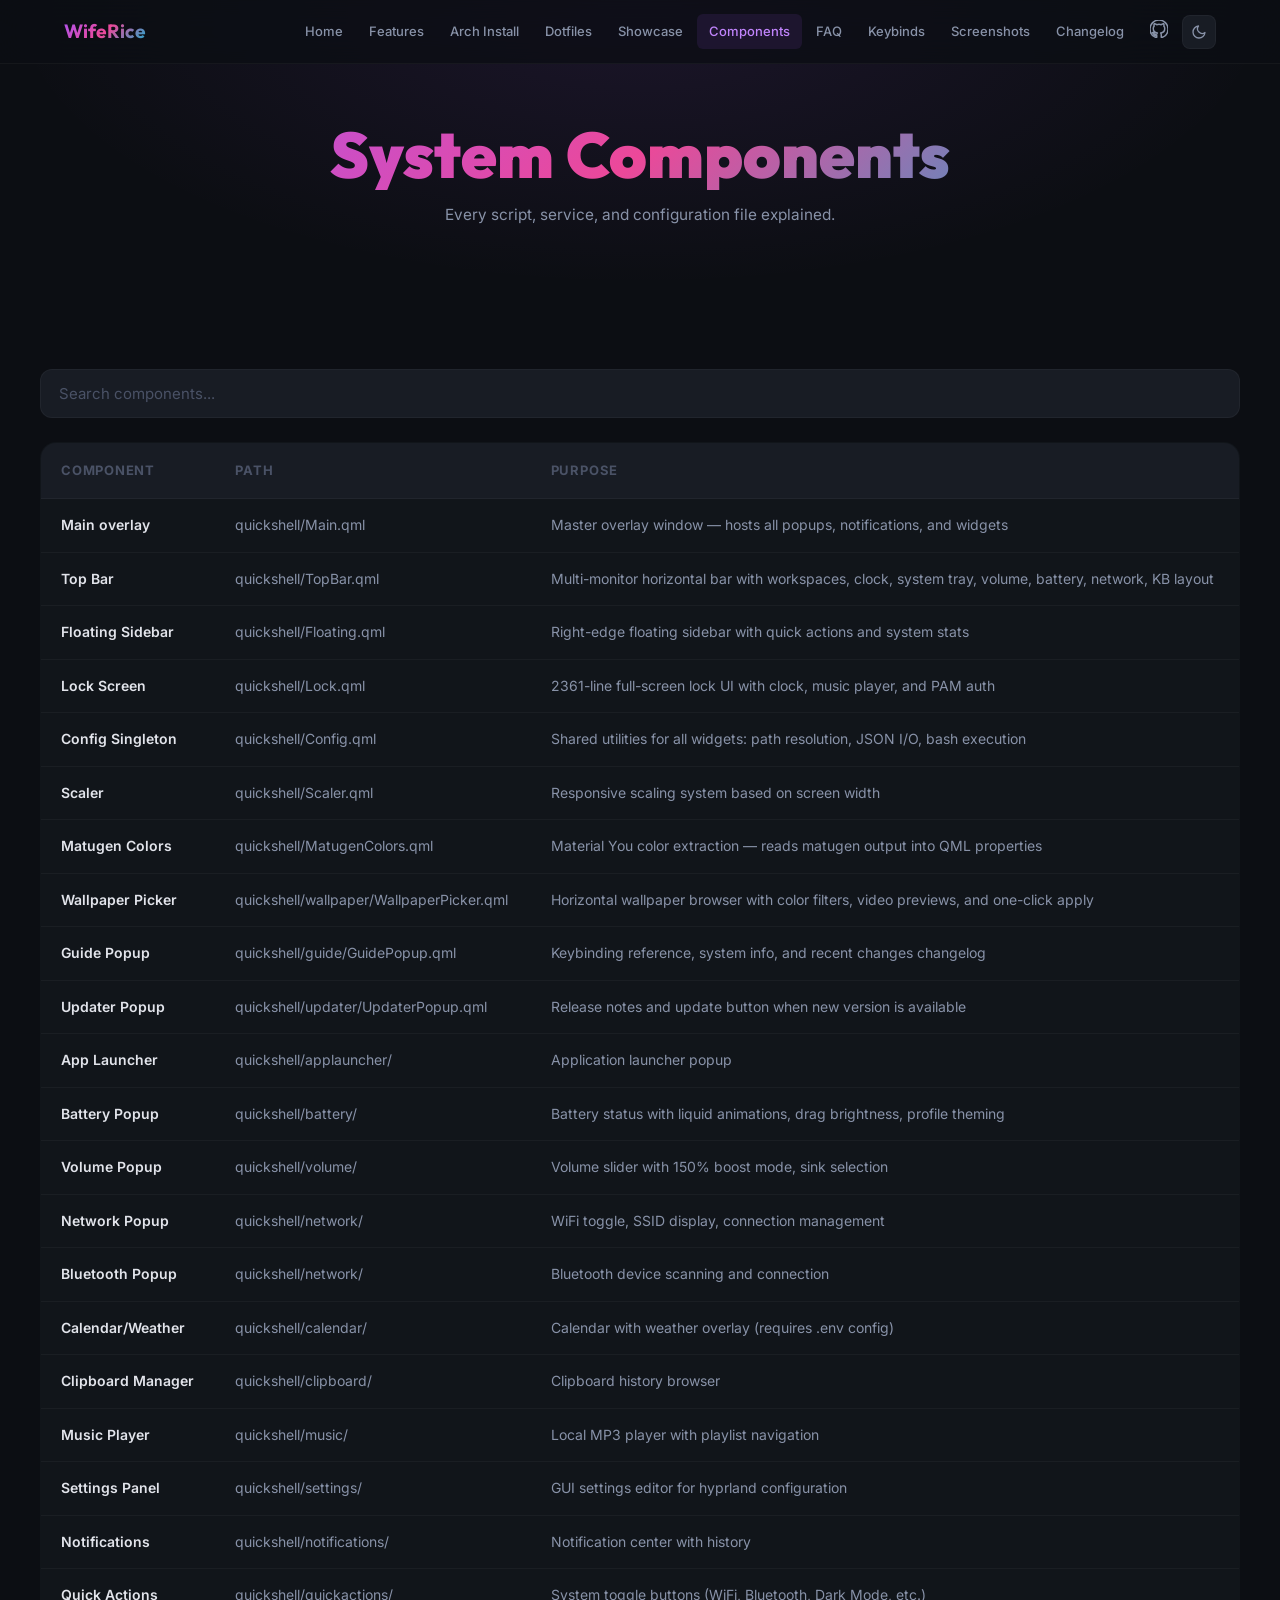
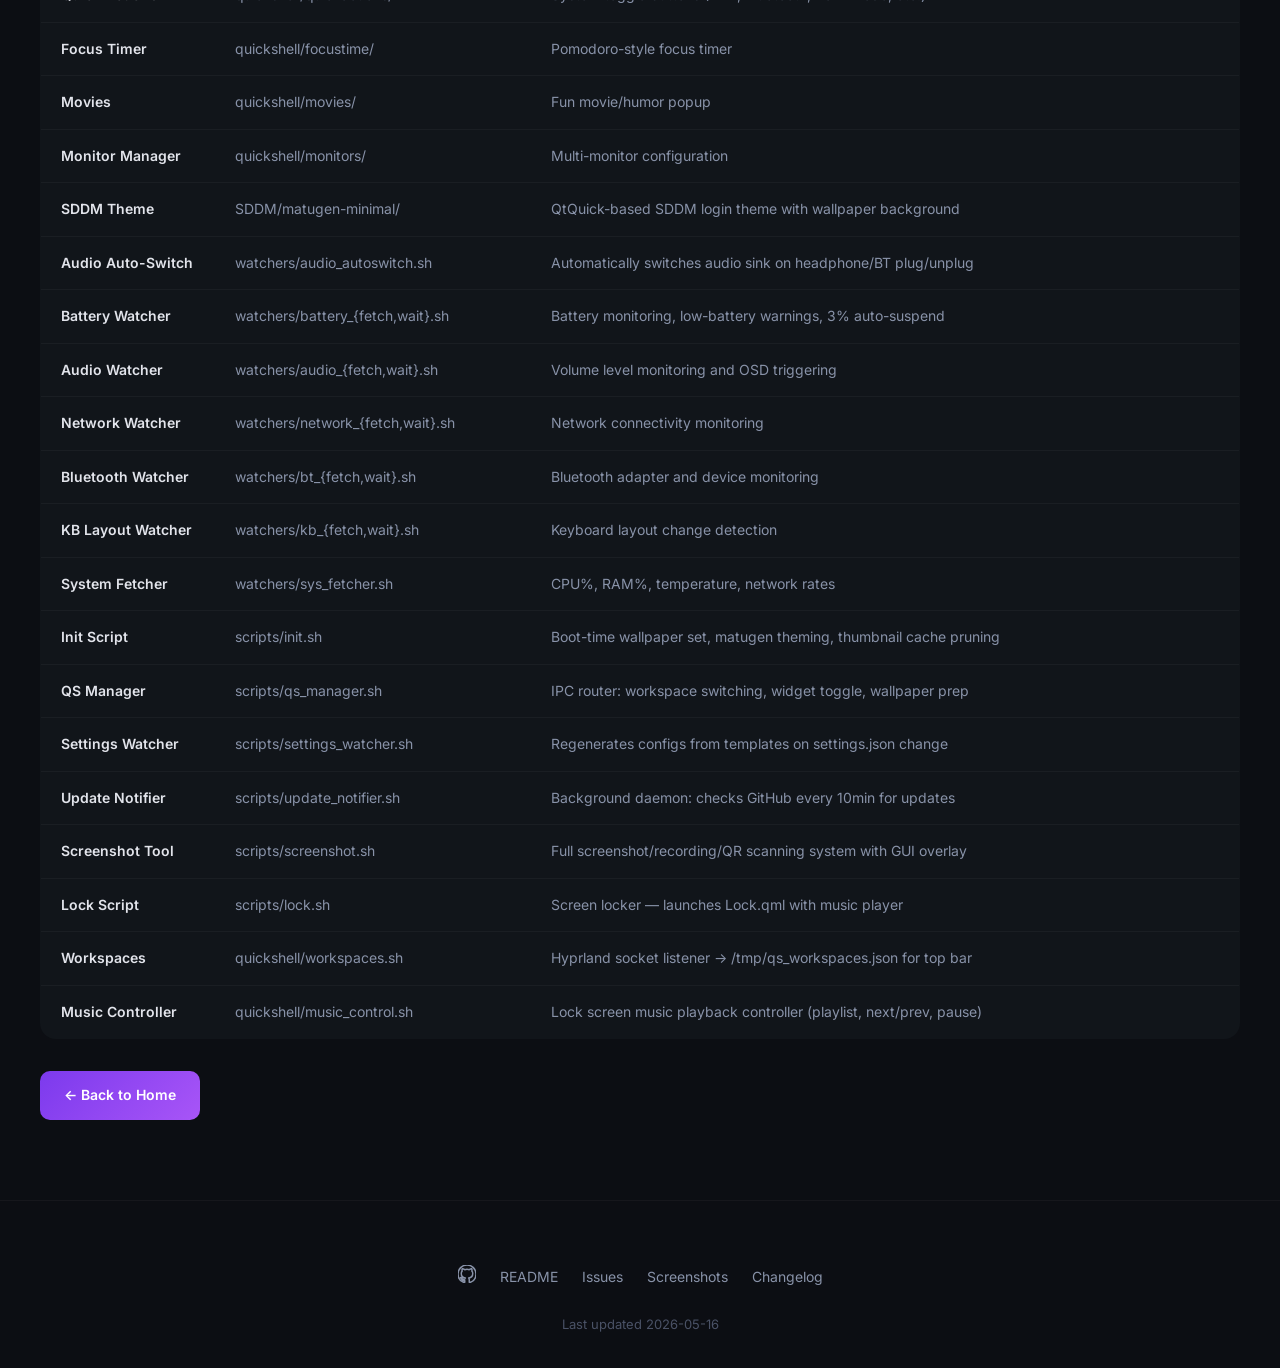
==== components.html @ be104da2 "Initial commit: WifeRice website with all pages, features, and interactive elements" ====
<!DOCTYPE html>
<html lang="en">
<head>
  <meta charset="UTF-8">
  <meta name="viewport" content="width=device-width, initial-scale=1.0, maximum-scale=1.0, user-scalable=no">
  <title>System Components — WifeRice</title>
  <link rel="icon" type="image/svg+xml" href="data:image/svg+xml,%3Csvg xmlns='http://www.w3.org/2000/svg' viewBox='0 0 32 32'%3E%3Cdefs%3E%3ClinearGradient id='g' x1='0%25' y1='0%25' x2='100%25' y2='100%25'%3E%3Cstop offset='0%25' stop-color='%23a855f7'/%3E%3Cstop offset='100%25' stop-color='%2306b6d4'/%3E%3C/linearGradient%3E%3C/defs%3E%3Crect width='32' height='32' rx='8' fill='%2311151a'/%3E%3Ctext x='16' y='23' font-family='sans-serif' font-size='20' font-weight='bold' fill='url(%23g)' text-anchor='middle'%3EW%3C/text%3E%3C/svg%3E">
  <meta name="description" content="WifeRice system components — every script, service, and configuration file explained.">
  <meta property="og:type" content="website">
  <meta property="og:url" content="https://github.com/eprahemi/WifeRice">
  <meta property="og:title" content="System Components — WifeRice">
  <meta name="twitter:card" content="summary_large_image">
  <meta name="twitter:title" content="System Components — WifeRice">
  <link rel="preconnect" href="https://fonts.googleapis.com">
  <link rel="preconnect" href="https://fonts.gstatic.com" crossorigin>
  <link href="https://fonts.googleapis.com/css2?family=Inter:wght@300;400;500;600;700;800;900&family=Outfit:wght@200;300;400;600;700;900&family=JetBrains+Mono:wght@400;500;700&display=swap" rel="stylesheet">
  <link rel="stylesheet" href="style.css">
  <style>
    .table-wrap { overflow-x:auto; -webkit-overflow-scrolling:touch; }
    .table-wrap table { min-width:640px; }
  </style>
</head>
<body>

<div id="scroll-progress"></div>

<nav>
  <div class="nav-inner">
    <a href="home.html" class="nav-logo">WifeRice</a>
    <div class="nav-links">
      <a href="home.html">Home</a>
      <a href="features.html">Features</a>
      <a href="install-arch.html">Arch Install</a>
      <a href="install-dots.html">Dotfiles</a>
      <a href="showcase.html">Showcase</a>
      <a href="components.html" class="active">Components</a>
      <a href="faq.html">FAQ</a>
      <a href="keybinds.html">Keybinds</a>
      <a href="screenshots.html">Screenshots</a>
      <a href="changelog.html">Changelog</a>
      <a href="https://github.com/eprahemi/WifeRice" target="_blank" aria-label="GitHub"><span class="icon-svg" style="width:18px;height:18px;"><svg viewBox="0 0 24 24" fill="currentColor" stroke="none"><path d="M12 0c-6.626 0-12 5.373-12 12 0 5.302 3.438 9.8 8.207 11.387.599.111.793-.261.793-.577v-2.234c-3.338.726-4.033-1.416-4.033-1.416-.546-1.387-1.333-1.756-1.333-1.756-1.089-.745.083-.729.083-.729 1.205.084 1.839 1.237 1.839 1.237 1.07 1.834 2.807 1.304 3.492.997.107-.775.418-1.305.762-1.604-2.665-.305-5.467-1.334-5.467-5.931 0-1.311.469-2.381 1.236-3.221-.124-.303-.535-1.524.117-3.176 0 0 1.008-.322 3.301 1.23.957-.266 1.983-.399 3.003-.405 1.02.006 2.047.139 3.006.405 2.291-1.552 3.297-1.23 3.297-1.23.653 1.653.242 2.874.118 3.176.77.84 1.235 1.911 1.235 3.221 0 4.609-2.807 5.624-5.479 5.921.43.372.823 1.102.823 2.222v3.293c0 .319.192.694.801.576 4.765-1.589 8.199-6.086 8.199-11.386 0-6.627-5.373-12-12-12z"/></svg></span></a>
      <button class="theme-toggle" onclick="toggleTheme()" aria-label="Toggle theme"><span class="icon-svg" style="width:16px;height:16px;"><svg viewBox="0 0 24 24"><path d="M21 12.79A9 9 0 1111.21 3 7 7 0 0021 12.79z"/></svg></span></button>
    </div>
    <button class="nav-hamburger" onclick="this.parentElement.querySelector('.nav-links').classList.toggle('open')" aria-label="Menu">
      <span></span><span></span><span></span>
    </button>
  </div>
</nav>

<section class="hero-mini">
  <h1>System Components</h1>
  <p>Every script, service, and configuration file explained.</p>
</section>

<section>
    <div class="container">
    <input type="text" class="search-box" id="component-search" placeholder="Search components..." oninput="filterComponents(this.value)">
    <div class="table-wrap fade-in">
      <table class="comparison-table">
        <thead><tr><th>Component</th><th>Path</th><th>Purpose</th></tr></thead>
        <tbody>
          <tr><td>Main overlay</td><td>quickshell/Main.qml</td><td>Master overlay window — hosts all popups, notifications, and widgets</td></tr>
          <tr><td>Top Bar</td><td>quickshell/TopBar.qml</td><td>Multi-monitor horizontal bar with workspaces, clock, system tray, volume, battery, network, KB layout</td></tr>
          <tr><td>Floating Sidebar</td><td>quickshell/Floating.qml</td><td>Right-edge floating sidebar with quick actions and system stats</td></tr>
          <tr><td>Lock Screen</td><td>quickshell/Lock.qml</td><td>2361-line full-screen lock UI with clock, music player, and PAM auth</td></tr>
          <tr><td>Config Singleton</td><td>quickshell/Config.qml</td><td>Shared utilities for all widgets: path resolution, JSON I/O, bash execution</td></tr>
          <tr><td>Scaler</td><td>quickshell/Scaler.qml</td><td>Responsive scaling system based on screen width</td></tr>
          <tr><td>Matugen Colors</td><td>quickshell/MatugenColors.qml</td><td>Material You color extraction — reads matugen output into QML properties</td></tr>
          <tr><td>Wallpaper Picker</td><td>quickshell/wallpaper/WallpaperPicker.qml</td><td>Horizontal wallpaper browser with color filters, video previews, and one-click apply</td></tr>
          <tr><td>Guide Popup</td><td>quickshell/guide/GuidePopup.qml</td><td>Keybinding reference, system info, and recent changes changelog</td></tr>
          <tr><td>Updater Popup</td><td>quickshell/updater/UpdaterPopup.qml</td><td>Release notes and update button when new version is available</td></tr>
          <tr><td>App Launcher</td><td>quickshell/applauncher/</td><td>Application launcher popup</td></tr>
          <tr><td>Battery Popup</td><td>quickshell/battery/</td><td>Battery status with liquid animations, drag brightness, profile theming</td></tr>
          <tr><td>Volume Popup</td><td>quickshell/volume/</td><td>Volume slider with 150% boost mode, sink selection</td></tr>
          <tr><td>Network Popup</td><td>quickshell/network/</td><td>WiFi toggle, SSID display, connection management</td></tr>
          <tr><td>Bluetooth Popup</td><td>quickshell/network/</td><td>Bluetooth device scanning and connection</td></tr>
          <tr><td>Calendar/Weather</td><td>quickshell/calendar/</td><td>Calendar with weather overlay (requires .env config)</td></tr>
          <tr><td>Clipboard Manager</td><td>quickshell/clipboard/</td><td>Clipboard history browser</td></tr>
          <tr><td>Music Player</td><td>quickshell/music/</td><td>Local MP3 player with playlist navigation</td></tr>
          <tr><td>Settings Panel</td><td>quickshell/settings/</td><td>GUI settings editor for hyprland configuration</td></tr>
          <tr><td>Notifications</td><td>quickshell/notifications/</td><td>Notification center with history</td></tr>
          <tr><td>Quick Actions</td><td>quickshell/quickactions/</td><td>System toggle buttons (WiFi, Bluetooth, Dark Mode, etc.)</td></tr>
          <tr><td>Focus Timer</td><td>quickshell/focustime/</td><td>Pomodoro-style focus timer</td></tr>
          <tr><td>Movies</td><td>quickshell/movies/</td><td>Fun movie/humor popup</td></tr>
          <tr><td>Monitor Manager</td><td>quickshell/monitors/</td><td>Multi-monitor configuration</td></tr>
          <tr><td>SDDM Theme</td><td>SDDM/matugen-minimal/</td><td>QtQuick-based SDDM login theme with wallpaper background</td></tr>
          <tr><td>Audio Auto-Switch</td><td>watchers/audio_autoswitch.sh</td><td>Automatically switches audio sink on headphone/BT plug/unplug</td></tr>
          <tr><td>Battery Watcher</td><td>watchers/battery_{fetch,wait}.sh</td><td>Battery monitoring, low-battery warnings, 3% auto-suspend</td></tr>
          <tr><td>Audio Watcher</td><td>watchers/audio_{fetch,wait}.sh</td><td>Volume level monitoring and OSD triggering</td></tr>
          <tr><td>Network Watcher</td><td>watchers/network_{fetch,wait}.sh</td><td>Network connectivity monitoring</td></tr>
          <tr><td>Bluetooth Watcher</td><td>watchers/bt_{fetch,wait}.sh</td><td>Bluetooth adapter and device monitoring</td></tr>
          <tr><td>KB Layout Watcher</td><td>watchers/kb_{fetch,wait}.sh</td><td>Keyboard layout change detection</td></tr>
          <tr><td>System Fetcher</td><td>watchers/sys_fetcher.sh</td><td>CPU%, RAM%, temperature, network rates</td></tr>
          <tr><td>Init Script</td><td>scripts/init.sh</td><td>Boot-time wallpaper set, matugen theming, thumbnail cache pruning</td></tr>
          <tr><td>QS Manager</td><td>scripts/qs_manager.sh</td><td>IPC router: workspace switching, widget toggle, wallpaper prep</td></tr>
          <tr><td>Settings Watcher</td><td>scripts/settings_watcher.sh</td><td>Regenerates configs from templates on settings.json change</td></tr>
          <tr><td>Update Notifier</td><td>scripts/update_notifier.sh</td><td>Background daemon: checks GitHub every 10min for updates</td></tr>
          <tr><td>Screenshot Tool</td><td>scripts/screenshot.sh</td><td>Full screenshot/recording/QR scanning system with GUI overlay</td></tr>
          <tr><td>Lock Script</td><td>scripts/lock.sh</td><td>Screen locker — launches Lock.qml with music player</td></tr>
          <tr><td>Workspaces</td><td>quickshell/workspaces.sh</td><td>Hyprland socket listener → /tmp/qs_workspaces.json for top bar</td></tr>
          <tr><td>Music Controller</td><td>quickshell/music_control.sh</td><td>Lock screen music playback controller (playlist, next/prev, pause)</td></tr>
        </tbody>
      </table>
    </div>

    <a href="home.html" class="section-link">&larr; Back to Home</a>
  </div>
</section>

<footer>
  <div class="footer-links">
    <a href="https://github.com/eprahemi/WifeRice" target="_blank" aria-label="GitHub"><span class="icon-svg" style="width:18px;height:18px;"><svg viewBox="0 0 24 24" fill="currentColor" stroke="none"><path d="M12 0c-6.626 0-12 5.373-12 12 0 5.302 3.438 9.8 8.207 11.387.599.111.793-.261.793-.577v-2.234c-3.338.726-4.033-1.416-4.033-1.416-.546-1.387-1.333-1.756-1.333-1.756-1.089-.745.083-.729.083-.729 1.205.084 1.839 1.237 1.839 1.237 1.07 1.834 2.807 1.304 3.492.997.107-.775.418-1.305.762-1.604-2.665-.305-5.467-1.334-5.467-5.931 0-1.311.469-2.381 1.236-3.221-.124-.303-.535-1.524.117-3.176 0 0 1.008-.322 3.301 1.23.957-.266 1.983-.399 3.003-.405 1.02.006 2.047.139 3.006.405 2.291-1.552 3.297-1.23 3.297-1.23.653 1.653.242 2.874.118 3.176.77.84 1.235 1.911 1.235 3.221 0 4.609-2.807 5.624-5.479 5.921.43.372.823 1.102.823 2.222v3.293c0 .319.192.694.801.576 4.765-1.589 8.199-6.086 8.199-11.386 0-6.627-5.373-12-12-12z"/></svg></span></a>
    <a href="https://github.com/eprahemi/WifeRice/blob/main/README.md" target="_blank">README</a>
    <a href="https://github.com/eprahemi/WifeRice/issues" target="_blank">Issues</a>
    <a href="screenshots.html">Screenshots</a>
    <a href="changelog.html">Changelog</a>
  </div>
  <p style="margin-top:8px;font-size:13px;color:var(--text3);">Last updated <span id="last-updated">2026-05-16</span></p>
</footer>

<script>
const progress = document.getElementById('scroll-progress');
window.addEventListener('scroll', () => {
  const h = document.documentElement.scrollHeight - window.innerHeight;
  progress.style.width = h > 0 ? (window.scrollY / h * 100) + '%' : '0%';
});

const observer = new IntersectionObserver(entries => {
  entries.forEach(e => { if(e.isIntersecting) { e.target.classList.add('visible'); observer.unobserve(e.target); } });
}, { threshold:.1 });
document.querySelectorAll('.fade-in').forEach(el => observer.observe(el));

function toggleTheme() {
  const html = document.documentElement;
  const cur = html.getAttribute('data-theme');
  html.setAttribute('data-theme', cur === 'light' ? 'dark' : 'light');
  localStorage.setItem('theme', html.getAttribute('data-theme'));
}
const saved = localStorage.getItem('theme');
if(saved) document.documentElement.setAttribute('data-theme', saved);

function filterComponents(val) {
  const q = val.toLowerCase();
  document.querySelectorAll('.comparison-table tbody tr').forEach(row => {
    const text = row.textContent.toLowerCase();
    row.style.display = text.includes(q) ? '' : 'none';
  });
}
</script>

</body>
</html>
---- style.css ----
:root {
  --bg: #0c0e13; --bg2: #11151a; --bg3: #181c24;
  --border: rgba(255,255,255,0.04); --border2: rgba(255,255,255,0.08);
  --purple: #a855f7; --purple2: #7c3aed; --cyan: #06b6d4; --pink: #ec4899;
  --amethyst: #9b59b6; --mauve: #c084fc;
  --text: #e2e4eb; --text2: #8892a8; --text3: #4a5266;
  --gradient1: linear-gradient(135deg, #a855f7, #ec4899, #06b6d4);
  --gradient2: linear-gradient(135deg, #7c3aed, #a855f7);
  --font: 'Inter', sans-serif; --display: 'Outfit', sans-serif; --mono: 'JetBrains Mono', monospace;
  --container: 1200px;
  --nav-bg: rgba(12,14,19,.8); --nav-dropdown-bg: rgba(12,14,19,.96);
}
[data-theme=light] {
  --bg: #f4f0fa; --bg2: #ffffff; --bg3: #ede9f5;
  --border: rgba(0,0,0,0.06); --border2: rgba(0,0,0,0.1);
  --text: #1a1a2e; --text2: #555; --text3: #999;
  --nav-bg: rgba(255,255,255,.8); --nav-dropdown-bg: rgba(255,255,255,.96);
}
*,*::before,*::after { margin:0; padding:0; box-sizing:border-box; }
html { scroll-behavior:smooth; -webkit-tap-highlight-color:transparent; }
body {
  background:var(--bg); color:var(--text); font-family:var(--font);
  -webkit-font-smoothing:antialiased; overflow-x:hidden; line-height:1.75;
  font-size:clamp(15px,1.1vw,17px);
}
a { text-decoration:none; color:inherit; }
button { cursor:pointer; font-family:var(--font); border:none; outline:none; background:none; color:inherit; }
img { display:block; max-width:100%; }
strong { color:var(--text); font-weight:700; }
code { font-family:var(--mono); font-size:.9em; }
pre { font-family:var(--mono); font-size:.85em; overflow-x:auto; }

.icon-svg { display:inline-flex; align-items:center; justify-content:center; width:1em; height:1em; vertical-align:-.125em; }
.icon-svg svg { width:100%; height:100%; fill:none; stroke:currentColor; stroke-width:2; stroke-linecap:round; stroke-linejoin:round; }
.icon-svg.lg { width:1.5em; height:1.5em; }
.icon-svg.xl { width:2em; height:2em; }
.icon-svg.xxl { width:2.5em; height:2.5em; }
.icon-svg.icon-only { display:block; width:40px; height:40px; }
.icon-svg.icon-only.lg { width:64px; height:64px; }

::-webkit-scrollbar { width:6px; height:6px; }
::-webkit-scrollbar-track { background:var(--bg); }
::-webkit-scrollbar-thumb { background:var(--purple); border-radius:3px; }
::selection { background:rgba(168,85,247,.3); color:var(--text); }

#scroll-progress {
  position:fixed; top:0; left:0; height:2px; z-index:9999;
  background:var(--gradient1); width:0%; pointer-events:none;
  transition:width 0.05s linear;
}

nav {
  position:fixed; top:0; left:0; right:0; z-index:9000;
  padding:14px 0; background:var(--nav-bg); backdrop-filter:blur(20px) saturate(1.5);
  border-bottom:1px solid var(--border);
}
.nav-inner {
  max-width:var(--container); margin:0 auto; padding:0 24px;
  display:flex; align-items:center; justify-content:space-between;
}
.nav-logo {
  font-family:var(--display); font-size:clamp(18px,1.5vw,22px); font-weight:700;
  background:var(--gradient1); -webkit-background-clip:text; -webkit-text-fill-color:transparent;
  background-clip:text;
}
.nav-links { display:flex; align-items:center; gap:2px; }
.nav-links a {
  padding:6px 12px; border-radius:6px; font-size:13px; font-weight:500;
  color:var(--text2); transition:all .3s; white-space:nowrap;
}
.nav-links a:hover { color:var(--text); background:var(--bg3); }
.nav-links a.active { color:var(--mauve); background:rgba(168,85,247,.1); }
@media(max-width:768px) {
  .nav-links a.active { background:var(--gradient2); color:#fff; font-weight:700; box-shadow:0 2px 12px rgba(168,85,247,.3); }
  .nav-links a.active:hover { background:var(--gradient2); opacity:.9; color:#fff; }
}
.nav-hamburger {
  display:none; flex-direction:column; gap:4px; padding:6px; cursor:pointer;
  background:none; border:none; z-index:1;
}
.nav-hamburger span { display:block; width:20px; height:2px; background:var(--text2); border-radius:2px; transition:all .3s; }
.nav-hamburger:hover span { background:var(--text); }
@media(max-width:768px) {
  .nav-hamburger { display:flex; }
  .nav-links {
    display:none; position:fixed; top:53px; left:0; right:0;
    flex-direction:column; background:var(--nav-dropdown-bg); backdrop-filter:blur(20px);
    border-bottom:1px solid var(--border); padding:12px 16px; gap:2px;
  }
  .nav-links.open { display:flex; }
  .nav-links a { padding:10px 12px; font-size:15px; }
}
@media(max-width:600px) {
  .nav-links a { font-size:13px; padding:6px 8px; }
  .nav-links { gap:0; }
}

.hero-mini {
  padding:120px 24px 60px; text-align:center; position:relative; overflow:hidden;
}
.hero-mini::before {
  content:''; position:absolute; inset:0; z-index:0;
  background:radial-gradient(ellipse at 50% 0%, rgba(168,85,247,.1) 0%, transparent 70%);
}
.hero-mini>* { position:relative; z-index:1; }
.hero-mini h1 {
  font-family:var(--display); font-size:clamp(32px,5vw,64px); font-weight:900;
  background:var(--gradient1); -webkit-background-clip:text; -webkit-text-fill-color:transparent;
  background-clip:text; line-height:1.1;
}
.hero-mini p { color:var(--text2); max-width:600px; margin:12px auto 0; font-size:clamp(15px,1.2vw,18px); }

.hero h1 {
  font-family:var(--display); font-size:clamp(40px,8vw,96px); font-weight:900;
  line-height:1.1; letter-spacing:-.03em;
}
.shake-title {
  background:var(--gradient1); cursor:pointer;
}
.shake-title span {
  display:inline-block;
  animation:letter-shake 4s ease-in-out infinite;
  background:inherit;
  -webkit-background-clip:text;
  background-clip:text;
  -webkit-text-fill-color:transparent;
}
.shake-title span:nth-child(1) { animation-delay:0s; }
.shake-title span:nth-child(2) { animation-delay:.3s; }
.shake-title span:nth-child(3) { animation-delay:.6s; }
.shake-title span:nth-child(4) { animation-delay:.9s; }
.shake-title span:nth-child(5) { animation-delay:1.2s; }
.shake-title span:nth-child(6) { animation-delay:1.5s; }
.shake-title span:nth-child(7) { animation-delay:1.8s; }
.shake-title span:nth-child(8) { animation-delay:2.1s; }
@keyframes letter-shake {
  0%,100%{transform:translateY(0) rotate(0deg)}
  20%{transform:translateY(-2px) rotate(0.8deg)}
  40%{transform:translateY(1px) rotate(-0.5deg)}
  60%{transform:translateY(-0.5px) rotate(0.3deg)}
  80%{transform:translateY(0) rotate(0deg)}
}

section { padding:80px 24px; position:relative; }
.container { max-width:var(--container); margin:0 auto; }
.container.narrow { max-width:800px; }

.section-label {
  display:inline-flex; align-items:center; gap:8px;
  font-size:13px; font-weight:600; text-transform:uppercase; letter-spacing:.1em;
  color:var(--purple); margin-bottom:12px;
}
.section-title {
  font-family:var(--display); font-size:clamp(28px,3vw,44px); font-weight:800;
  margin-bottom:16px; line-height:1.2;
}
.section-desc {
  color:var(--text2); max-width:640px; font-size:clamp(15px,1.1vw,17px); margin-bottom:48px;
}

.features-grid {
  display:grid; grid-template-columns:repeat(auto-fit, minmax(280px, 1fr)); gap:16px;
}
.feature-card {
  background:var(--bg2); border:1px solid var(--border); border-radius:16px;
  padding:32px 28px; transition:all .4s ease; position:relative; overflow:hidden;
}
.feature-card::before {
  content:''; position:absolute; top:0; left:0; right:0; height:2px;
  background:var(--gradient1); opacity:0; transition:opacity .4s;
}
.feature-card:hover { border-color:var(--border2); transform:translateY(-2px); }
.feature-card:hover::before { opacity:1; }
.feature-icon { font-size:32px; margin-bottom:16px; display:block; }
.feature-card h3 {
  font-family:var(--display); font-size:18px; font-weight:700; margin-bottom:8px;
}
.feature-card p { color:var(--text2); font-size:14px; line-height:1.6; }

.install-steps { counter-reset:step; display:flex; flex-direction:column; gap:24px; }
.install-step {
  background:var(--bg); border:1px solid var(--border); border-radius:16px;
  padding:32px; position:relative; transition:border-color .3s;
}
.install-step:hover { border-color:var(--border2); }
.install-step-header {
  display:flex; align-items:flex-start; gap:16px; margin-bottom:16px;
}
.install-step-num {
  width:40px; height:40px; min-width:40px; border-radius:10px;
  background:var(--gradient2); display:flex; align-items:center; justify-content:center;
  font-family:var(--display); font-weight:700; font-size:16px; color:#fff;
}
.install-step-title {
  font-family:var(--display); font-size:20px; font-weight:700; padding-top:8px;
}
.install-step-body { padding-left:56px; color:var(--text2); font-size:15px; line-height:1.7; }
.install-step-body p { margin-bottom:12px; }
.install-step-body ul, .install-step-body ol { padding-left:20px; margin-bottom:12px; }
.install-step-body li { margin-bottom:4px; }
.install-step-body pre {
  background:var(--bg3); border:1px solid var(--border); border-radius:10px;
  padding:16px; margin:12px 0; position:relative;
}
.install-step-body code:not(pre code) {
  background:var(--bg3); padding:2px 8px; border-radius:4px; font-size:.85em;
  color:var(--cyan);
}
.install-step-body pre code { color:var(--mauve); line-height:1.6; }
.install-step-body .hl { color:var(--cyan); }
.install-step-body .hl2 { color:var(--pink); }
.install-step-body .hl3 { color:var(--mauve); }
@media(max-width:600px) {
  .install-step-body { padding-left:0; margin-top:12px; }
  .install-step-header { flex-direction:column; }
}

.showcase-card {
  background:var(--bg2); border:1px solid var(--border); border-radius:20px;
  padding:40px; display:grid; grid-template-columns:1fr 1fr; gap:40px; align-items:center;
  margin-bottom:24px;
}
@media(max-width:768px) { .showcase-card { grid-template-columns:1fr; padding:28px; } }
.showcase-card.reverse { direction:rtl; }
.showcase-card.reverse>* { direction:ltr; }
@media(max-width:768px) { .showcase-card.reverse { direction:ltr; } }
.showcase-visual img { width:100%; height:100%; object-fit:cover; display:block; }
.showcase-visual {
  background:var(--bg3); border-radius:12px; aspect-ratio:16/10;
  display:flex; align-items:center; justify-content:center;
  border:1px solid var(--border); overflow:hidden; position:relative;
}
.showcase-visual .big-icon { font-size:64px; opacity:.3; }
.showcase-info h3 {
  font-family:var(--display); font-size:clamp(22px,2vw,28px); font-weight:700;
  margin-bottom:12px;
}
.showcase-info p { color:var(--text2); font-size:15px; line-height:1.7; margin-bottom:12px; }
.showcase-tags { display:flex; gap:8px; flex-wrap:wrap; }
.showcase-tag {
  padding:4px 12px; border-radius:100px; font-size:12px; font-weight:500;
  background:rgba(168,85,247,.1); color:var(--mauve); border:1px solid rgba(168,85,247,.15);
}
.showcase-tag.cyan { background:rgba(6,182,212,.1); color:var(--cyan); border-color:rgba(6,182,212,.15); }
.showcase-tag.pink { background:rgba(236,72,153,.1); color:var(--pink); border-color:rgba(236,72,153,.15); }

.table-wrap { overflow-x:auto; -webkit-overflow-scrolling:touch; }
.table-wrap table { min-width:640px; }

.comparison-table {
  width:100%; border-collapse:collapse; border-radius:16px; overflow:hidden;
  background:var(--bg2); border:1px solid var(--border);
}
.comparison-table th {
  text-align:left; padding:16px 20px; font-size:13px; font-weight:700;
  text-transform:uppercase; letter-spacing:.06em; color:var(--text3);
  background:var(--bg3); border-bottom:1px solid var(--border);
}
.comparison-table td {
  padding:14px 20px; font-size:14px; color:var(--text2); border-bottom:1px solid var(--border);
}
.comparison-table tr:last-child td { border-bottom:none; }
.comparison-table td:first-child { font-weight:600; color:var(--text); }
.comparison-table tr:hover td { background:rgba(168,85,247,.03); }

.faq-grid { display:grid; grid-template-columns:repeat(auto-fit, minmax(360px,1fr)); gap:16px; align-items:start; }
@media(max-width:600px) { .faq-q { gap:10px; } .faq-arrow { font-size:16px; } }
@media(max-width:400px) { .faq-grid { grid-template-columns:1fr; gap:10px; } .faq-item { padding:14px 16px; border-radius:12px; } .faq-q { font-size:13px; gap:10px; } .faq-a { font-size:12px; } }
.faq-item {
  background:var(--bg2); border:1px solid var(--border); border-radius:16px;
  padding:24px 28px; cursor:pointer; transition:border-color .3s; overflow:hidden;
}
.faq-item:hover { border-color:var(--border2); }
.faq-q {
  display:flex; align-items:center; gap:12px; font-weight:600; font-size:15px;
}
.faq-q > span:first-child { min-width:0; flex:1 1 auto; }
.faq-arrow { font-size:18px; color:var(--text3); transition:transform .3s; flex-shrink:0; }
.faq-item.open .faq-arrow { transform:rotate(180deg); }
.faq-a {
  max-height:0; overflow:hidden; transition:max-height .4s ease, padding .4s ease, opacity .4s ease;
  opacity:0; padding-top:0; color:var(--text2); font-size:14px; line-height:1.7; overflow-wrap:break-word;
}
.faq-item.open .faq-a { max-height:2000px; opacity:1; padding-top:16px; }

.section-link {
  display:inline-flex; align-items:center; gap:8px; margin-top:32px;
  padding:12px 24px; border-radius:10px; font-weight:600; font-size:14px;
  background:var(--gradient2); color:#fff; transition:opacity .3s, transform .3s;
  width:fit-content;
}
.section-link:hover { opacity:.9; transform:translateY(-2px); }

.install-cmd-box {
  display:flex; align-items:center; gap:12px;
  background:var(--bg3); border:1px solid var(--border2); border-radius:12px;
  padding:12px 20px; font-family:var(--mono); font-size:clamp(12px,.95vw,14px);
  color:var(--text2); max-width:100%; margin:16px 0;
}
.install-cmd-scroll { overflow-x:auto; flex:1; }
.install-cmd-scroll code { color:var(--mauve); white-space:nowrap; }
.install-cmd-scroll code .hl { color:var(--cyan); }
.copy-btn {
  flex-shrink:0; width:32px; height:32px; border-radius:6px;
  display:flex; align-items:center; justify-content:center;
  background:var(--bg2); border:1px solid var(--border); color:var(--text3);
  font-size:16px; transition:all .3s; position:relative;
}
.copy-btn:hover { background:var(--purple); color:#fff; border-color:var(--purple); }

[data-tooltip] {
  position:relative;
}
[data-tooltip]::after {
  content:attr(data-tooltip);
  position:absolute; bottom:calc(100% + 8px); left:50%;
  transform:translateX(-50%) translateY(4px);
  padding:4px 10px; border-radius:6px;
  background:var(--bg3); color:var(--text);
  font-family:var(--font); font-size:12px; font-weight:500;
  white-space:nowrap; pointer-events:none; opacity:0;
  transition:opacity .2s ease, transform .2s ease;
  border:1px solid var(--border2);
  box-shadow:0 4px 12px rgba(0,0,0,.3);
}
[data-tooltip]:hover::after {
  opacity:1; transform:translateX(-50%) translateY(0);
}

.card-grid {
  display:grid; grid-template-columns:repeat(auto-fit, minmax(300px,1fr)); gap:20px;
}
.nav-card {
  background:var(--bg2); border:1px solid var(--border); border-radius:20px;
  padding:36px 32px; transition:all .4s ease; position:relative; overflow:hidden;
  display:flex; flex-direction:column; align-items:flex-start;
}
.nav-card::before {
  content:''; position:absolute; top:0; left:0; right:0; height:2px;
  background:var(--gradient1); opacity:0; transition:opacity .4s;
}
.nav-card:hover { border-color:var(--border2); transform:translateY(-4px); }
.nav-card:hover::before { opacity:1; }
.nav-card-icon { font-size:40px; margin-bottom:16px; }
.nav-card h3 { font-family:var(--display); font-size:20px; font-weight:700; margin-bottom:8px; }
.nav-card p { color:var(--text2); font-size:14px; line-height:1.6; flex:1; }
.nav-card .card-link {
  margin-top:16px; display:inline-flex; align-items:center; gap:6px;
  font-size:14px; font-weight:600; color:var(--mauve); transition:gap .3s;
}
.nav-card:hover .card-link { gap:12px; }

footer {
  border-top:1px solid var(--border); padding:64px 24px 32px;
  text-align:center; color:var(--text3); font-size:14px;
}
footer a { color:var(--purple); transition:color .3s; }
footer a:hover { color:var(--mauve); }
.footer-links { display:flex; justify-content:center; gap:24px; margin-bottom:24px; flex-wrap:wrap; }
.footer-links a { color:var(--text2); font-size:14px; }
.footer-links a:hover { color:var(--text); }

@media(max-width:600px) {
  .hero-mini h1 { font-size:clamp(28px,10vw,40px); }
  .install-step-body pre { font-size:12px; padding:12px; }
  .showcase-card { padding:20px; }
  .faq-grid { grid-template-columns:1fr; gap:12px; }
  .faq-item { padding:16px 18px; }
  .faq-q { font-size:14px; gap:12px; }
  .faq-a { font-size:13px; }
  .comparison-table { font-size:12px; }
  .comparison-table th, .comparison-table td { padding:10px 12px; }
}

/* ──────── Scroll Animations ──────── */
.fade-in { opacity:0; transform:translateY(24px); transition:opacity .6s ease, transform .6s ease; }
.fade-in.visible { opacity:1; transform:translateY(0); }

/* ─── Video.js v10 Theme Overrides ─── */
.showcase-visual video-skin { --media-border-radius: 0; }
.showcase-visual .media-slider__fill { background: var(--mauve); }
.showcase-visual .media-slider__track { background: rgba(255,255,255,.15); }
.showcase-visual .media-button--play[data-paused] .media-icon--play,
.showcase-visual .media-button--play[data-ended] .media-icon--restart { color: var(--mauve); }

/* ──────── Gallery ──────── */
.gallery-grid { display:grid; grid-template-columns:repeat(auto-fit,minmax(320px,1fr)); gap:20px; }
.gallery-item {
  background:var(--bg2); border:1px solid var(--border); border-radius:16px;
  overflow:hidden; transition:all .4s; position:relative;
}
.gallery-item:hover { border-color:var(--border2); transform:translateY(-4px); }
.gallery-item img { width:100%; height:auto; display:block; aspect-ratio:16/10; object-fit:cover; }
.gallery-item .caption {
  padding:14px 18px; font-size:14px; font-weight:600; color:var(--text);
  background:var(--bg2);
}

/* ──────── Search ──────── */
.search-box {
  width:100%; padding:14px 18px; border-radius:12px; border:1px solid var(--border);
  background:var(--bg3); color:var(--text); font-size:15px; font-family:var(--font);
  outline:none; transition:border-color .3s; margin-bottom:24px;
}
.search-box:focus { border-color:var(--purple); }
.search-box::placeholder { color:var(--text3); }
.search-highlight { background:rgba(168,85,247,.2); padding:0 2px; border-radius:3px; }

/* ──────── Theme Toggle ──────── */
.theme-toggle {
  display:inline-flex; align-items:center; justify-content:center;
  width:34px; height:34px; border-radius:8px; border:1px solid var(--border);
  background:var(--bg3); color:var(--text2); cursor:pointer; transition:all .3s;
}
.theme-toggle:hover { color:var(--text); border-color:var(--border2); }

/* ──────── Badges ──────── */
.badges { display:flex; gap:12px; flex-wrap:wrap; justify-content:center; margin-bottom:32px; }
.badges img { display:inline-block; border-radius:8px; filter:drop-shadow(0 2px 8px rgba(168,85,247,.15)); transition:filter .3s, transform .3s; height:28px; width:auto; max-width:none; flex-shrink:0; }

.badges img:hover { filter:drop-shadow(0 4px 12px rgba(168,85,247,.3)); transform:translateY(-2px); }

/* ──────── Changelog ──────── */
.changelog-item { padding:20px 0; border-bottom:1px solid var(--border); }
.changelog-item:last-child { border-bottom:none; }
.changelog-version {
  display:inline-flex; align-items:center; gap:8px;
  font-family:var(--display); font-size:20px; font-weight:700;
  background:var(--gradient1); -webkit-background-clip:text; -webkit-text-fill-color:transparent;
  background-clip:text;
}
.changelog-date { font-size:13px; color:var(--text3); margin-left:12px; }
.changelog-item ul { margin-top:8px; padding-left:20px; color:var(--text2); font-size:14px; line-height:1.7; }
.changelog-item li { margin-bottom:4px; }

/* ──────── Page Loader ──────── */
#page-loader {
  position:fixed; inset:0; z-index:99999;
  display:flex; align-items:center; justify-content:center;
  background:var(--bg);
  animation:loader-out .5s ease forwards;
  animation-delay:.6s;
  pointer-events:none;
}
@keyframes loader-out {
  to { opacity:0; }
}
.loader-letter {
  font-family:var(--display); font-size:72px; font-weight:900;
  background:var(--gradient1); -webkit-background-clip:text; -webkit-text-fill-color:transparent;
  background-clip:text;
  animation:loader-pulse .6s ease-in-out infinite alternate;
}
@keyframes loader-pulse {
  from { transform:scale(.95); opacity:.6; }
  to { transform:scale(1.05); opacity:1; }
}

/* ──────── Theme transition ──────── */
body, nav, .feature-card, .showcase-card, .showcase-visual, .faq-item, .gallery-item,
video-player, video-skin, .nav-card, .install-cmd-box, .install-step, .comparison-table,
.search-box, .theme-toggle, .changelog-item, .badges img {
  transition:background .3s ease, color .3s ease, border-color .3s ease;
}

/* ──────── Canvas (Matrix Rain) ──────── */
section.hero #matrix-canvas {
  position:fixed; top:0; left:0; width:100%; height:100%;
  z-index:0; pointer-events:none; opacity:.08;
}

/* ──────── Back to Top ──────── */
#back-to-top {
  position:fixed; bottom:32px; right:32px; z-index:9998;
  width:44px; height:44px; border-radius:12px;
  background:var(--gradient2); color:#fff; border:none;
  display:flex; align-items:center; justify-content:center;
  cursor:pointer; opacity:0; pointer-events:none;
  transform:translateY(20px); transition:all .3s ease;
  box-shadow:0 4px 16px rgba(168,85,247,.3);
}
#back-to-top.show { opacity:1; pointer-events:auto; transform:translateY(0); }
#back-to-top:hover { transform:translateY(-3px); box-shadow:0 6px 24px rgba(168,85,247,.4); }
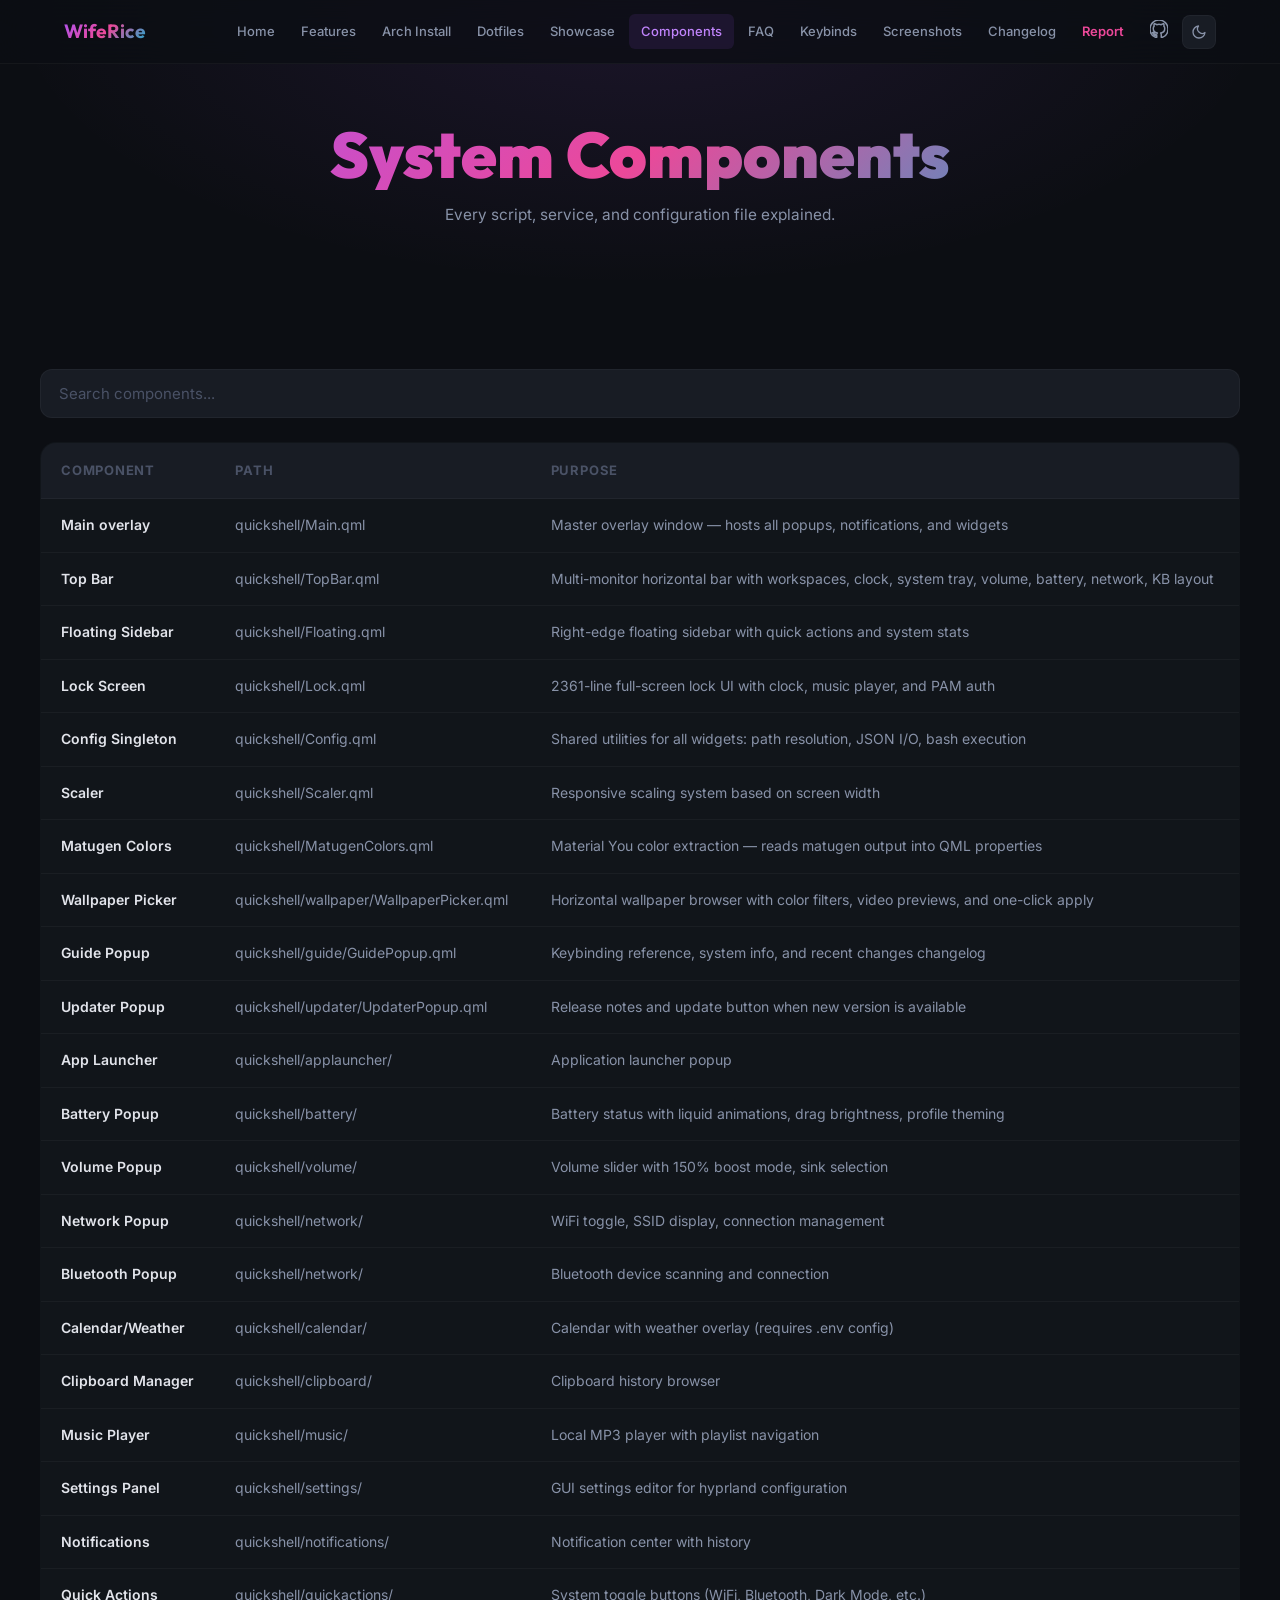
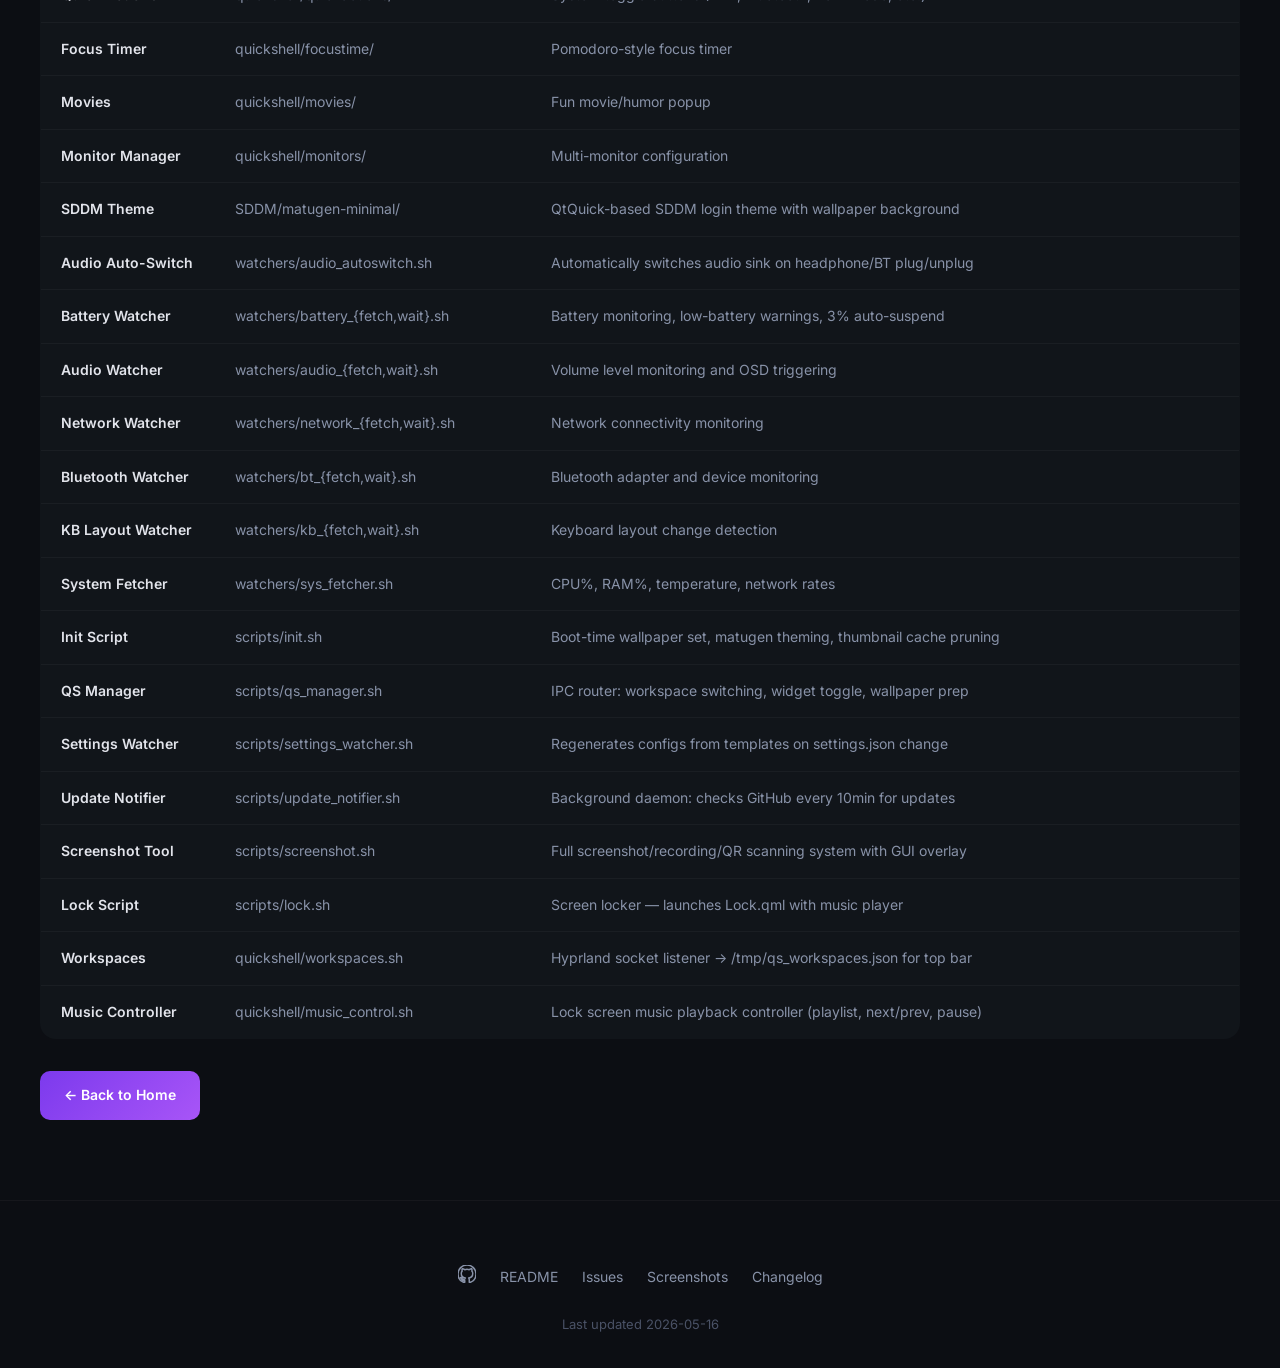
==== commit 90000fbc: "Convert report modal to standalone page with Discord webhook integration; add Report nav link to all" ====
--- a/components.html
+++ b/components.html
@@ -38,6 +38,7 @@
       <a href="keybinds.html">Keybinds</a>
       <a href="screenshots.html">Screenshots</a>
       <a href="changelog.html">Changelog</a>
+      <a href="report.html" style="color:var(--pink);font-weight:600;">Report</a>
       <a href="https://github.com/eprahemi/WifeRice" target="_blank" aria-label="GitHub"><span class="icon-svg" style="width:18px;height:18px;"><svg viewBox="0 0 24 24" fill="currentColor" stroke="none"><path d="M12 0c-6.626 0-12 5.373-12 12 0 5.302 3.438 9.8 8.207 11.387.599.111.793-.261.793-.577v-2.234c-3.338.726-4.033-1.416-4.033-1.416-.546-1.387-1.333-1.756-1.333-1.756-1.089-.745.083-.729.083-.729 1.205.084 1.839 1.237 1.839 1.237 1.07 1.834 2.807 1.304 3.492.997.107-.775.418-1.305.762-1.604-2.665-.305-5.467-1.334-5.467-5.931 0-1.311.469-2.381 1.236-3.221-.124-.303-.535-1.524.117-3.176 0 0 1.008-.322 3.301 1.23.957-.266 1.983-.399 3.003-.405 1.02.006 2.047.139 3.006.405 2.291-1.552 3.297-1.23 3.297-1.23.653 1.653.242 2.874.118 3.176.77.84 1.235 1.911 1.235 3.221 0 4.609-2.807 5.624-5.479 5.921.43.372.823 1.102.823 2.222v3.293c0 .319.192.694.801.576 4.765-1.589 8.199-6.086 8.199-11.386 0-6.627-5.373-12-12-12z"/></svg></span></a>
       <button class="theme-toggle" onclick="toggleTheme()" aria-label="Toggle theme"><span class="icon-svg" style="width:16px;height:16px;"><svg viewBox="0 0 24 24"><path d="M21 12.79A9 9 0 1111.21 3 7 7 0 0021 12.79z"/></svg></span></button>
     </div>
--- a/style.css
+++ b/style.css
@@ -433,6 +433,28 @@
 .changelog-item ul { margin-top:8px; padding-left:20px; color:var(--text2); font-size:14px; line-height:1.7; }
 .changelog-item li { margin-bottom:4px; }
 
+/* ──────── Lightbox ──────── */
+#lightbox {
+  position:fixed; inset:0; z-index:99999;
+  display:flex; align-items:center; justify-content:center;
+  background:rgba(0,0,0,.85); opacity:0; pointer-events:none;
+  transition:opacity .3s ease; cursor:pointer;
+  padding:24px;
+}
+#lightbox.open { opacity:1; pointer-events:auto; }
+#lightbox-img {
+  max-width:100%; max-height:100%;
+  border-radius:12px; box-shadow:0 8px 40px rgba(0,0,0,.5);
+  object-fit:contain; cursor:default;
+}
+#lightbox-close {
+  position:absolute; top:20px; right:28px;
+  font-size:40px; color:#fff; cursor:pointer;
+  line-height:1; transition:opacity .2s;
+}
+#lightbox-close:hover { opacity:.6; }
+.gallery-item img { cursor:pointer; }
+
 /* ──────── Page Loader ──────── */
 #page-loader {
   position:fixed; inset:0; z-index:99999;
@@ -484,4 +506,3 @@
 
 
 
-
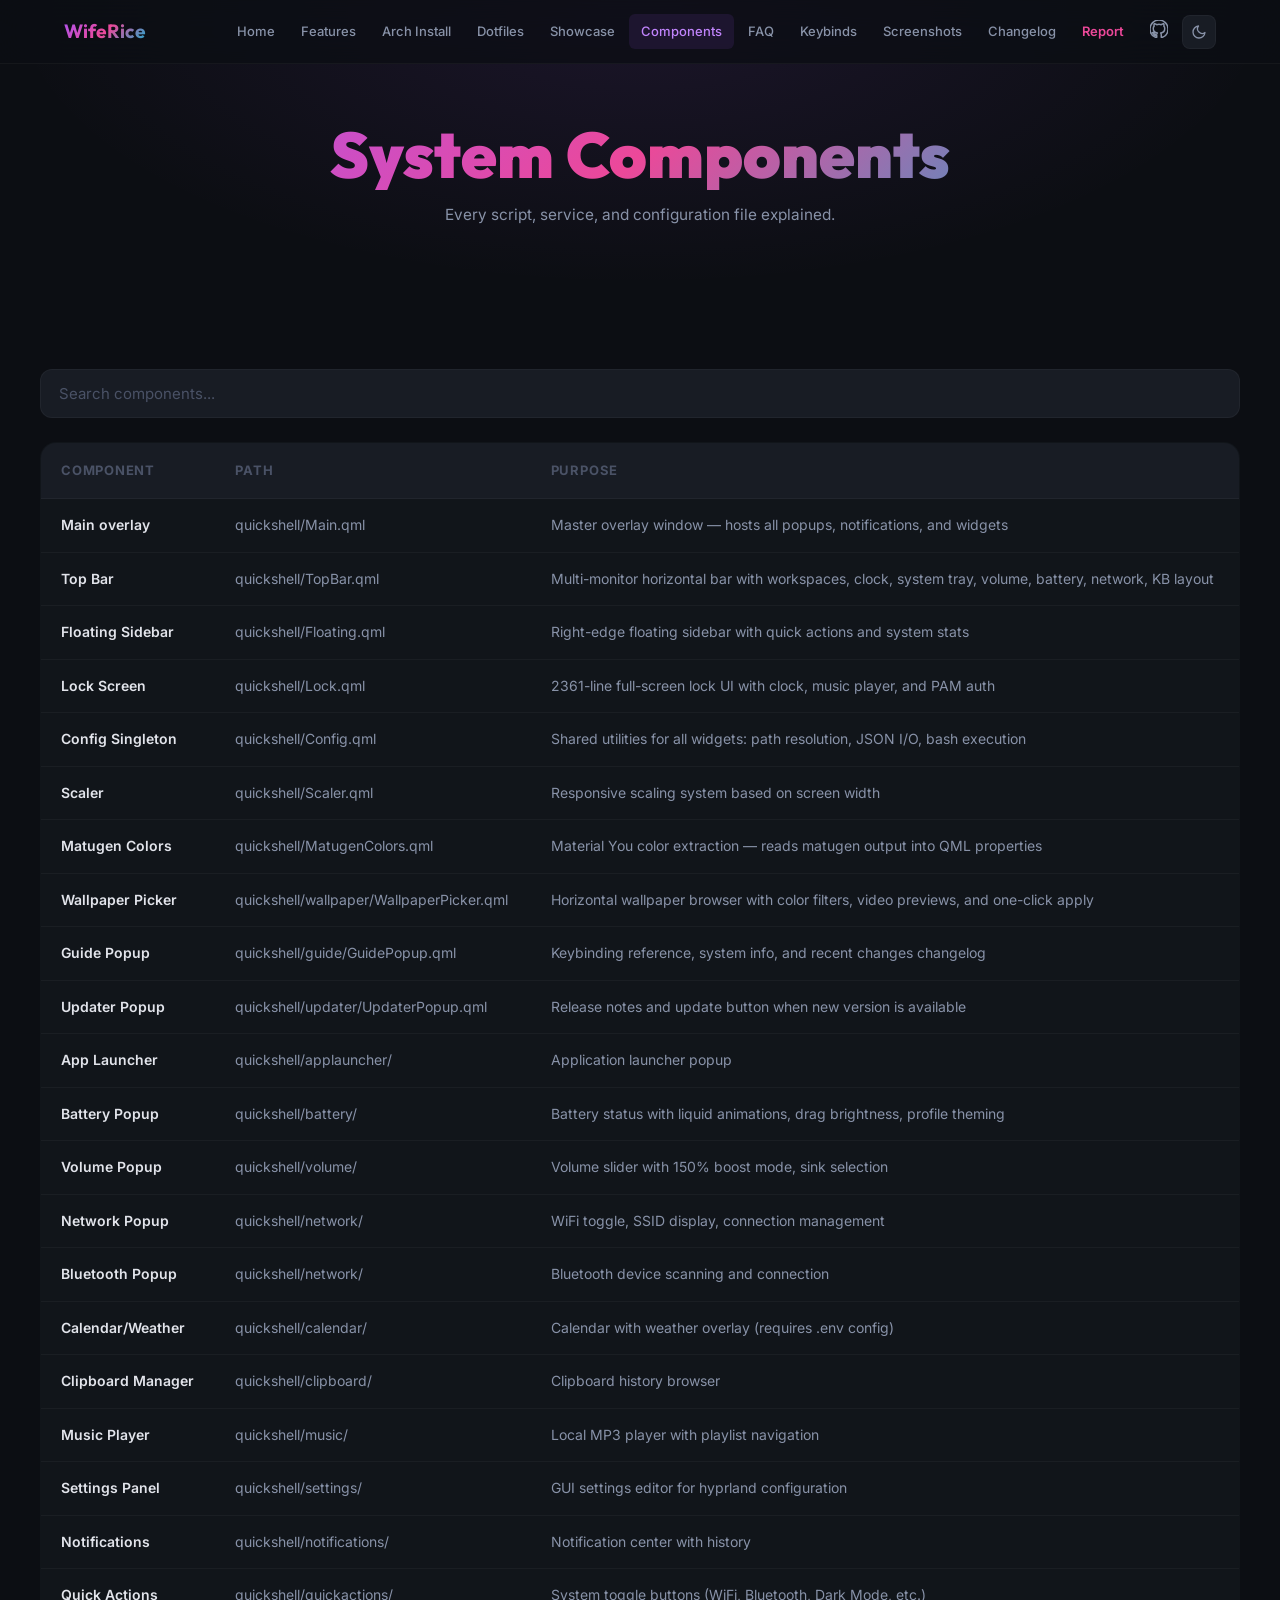
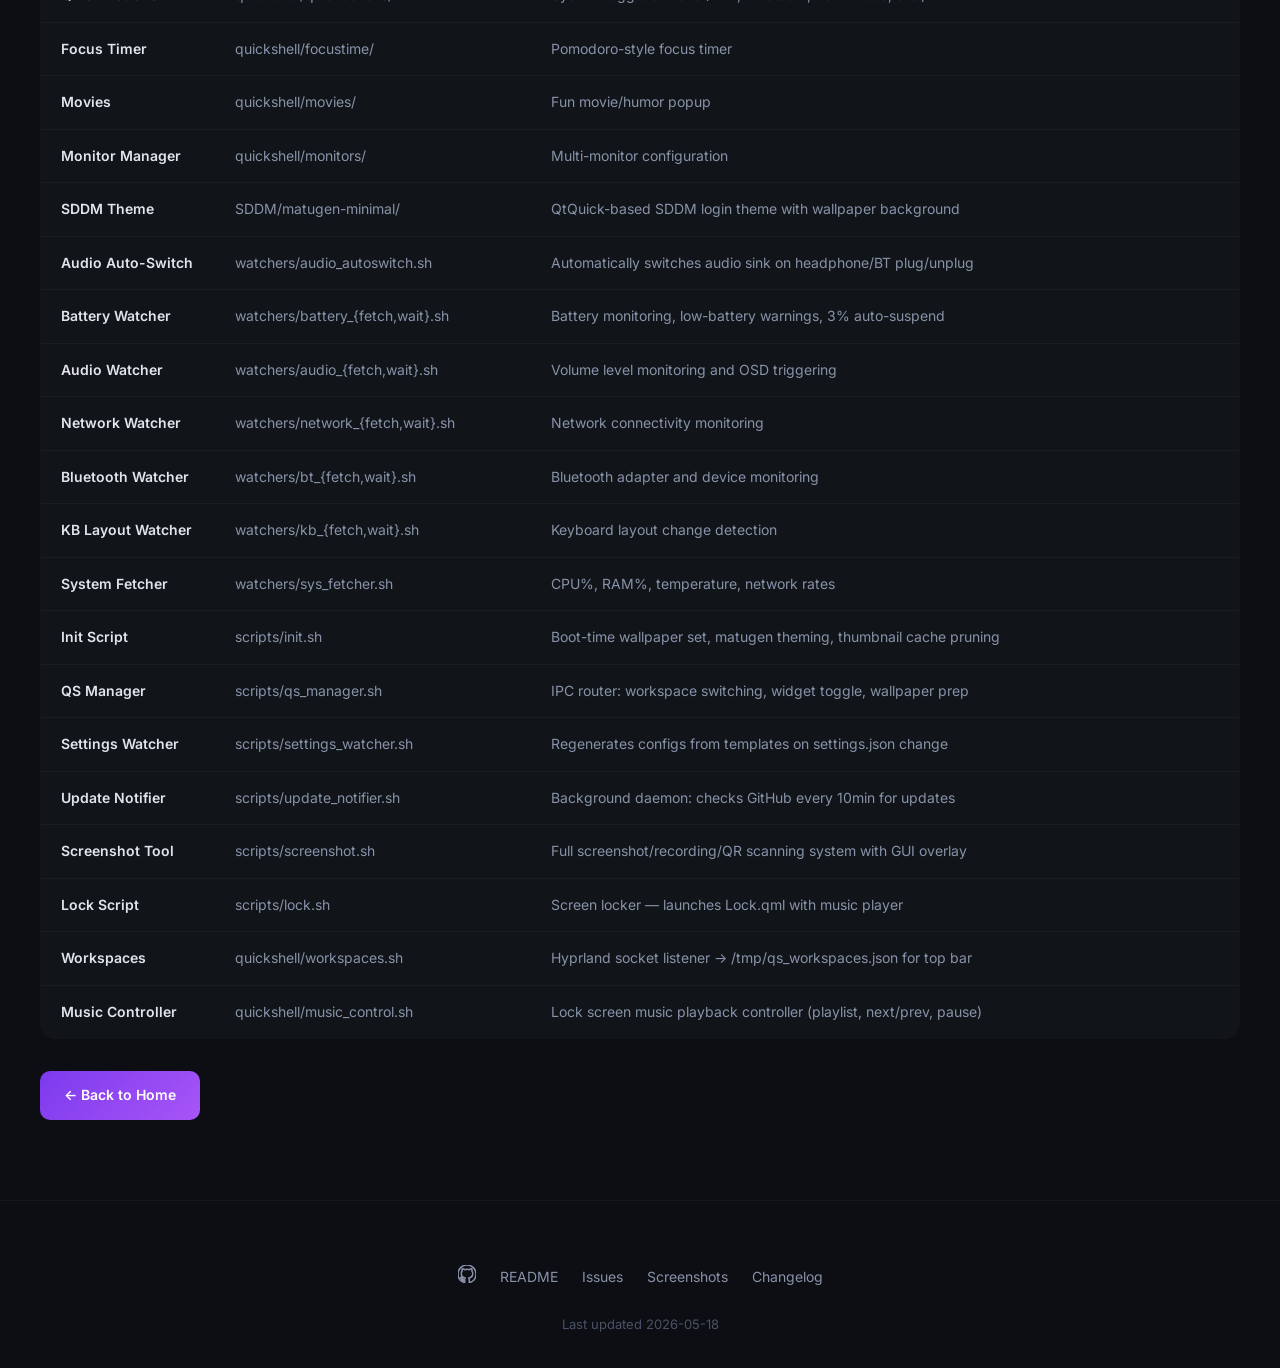
==== commit f1275278: "fix(audit): resolve all 8 website discrepancies - ISSUE 2: changelog.html - add v1.7.43 through v1.7" ====
--- a/components.html
+++ b/components.html
@@ -116,7 +116,7 @@
     <a href="screenshots.html">Screenshots</a>
     <a href="changelog.html">Changelog</a>
   </div>
-  <p style="margin-top:8px;font-size:13px;color:var(--text3);">Last updated <span id="last-updated">2026-05-16</span></p>
+  <p style="margin-top:8px;font-size:13px;color:var(--text3);">Last updated <span id="last-updated">2026-05-18</span></p>
 </footer>
 
 <script>
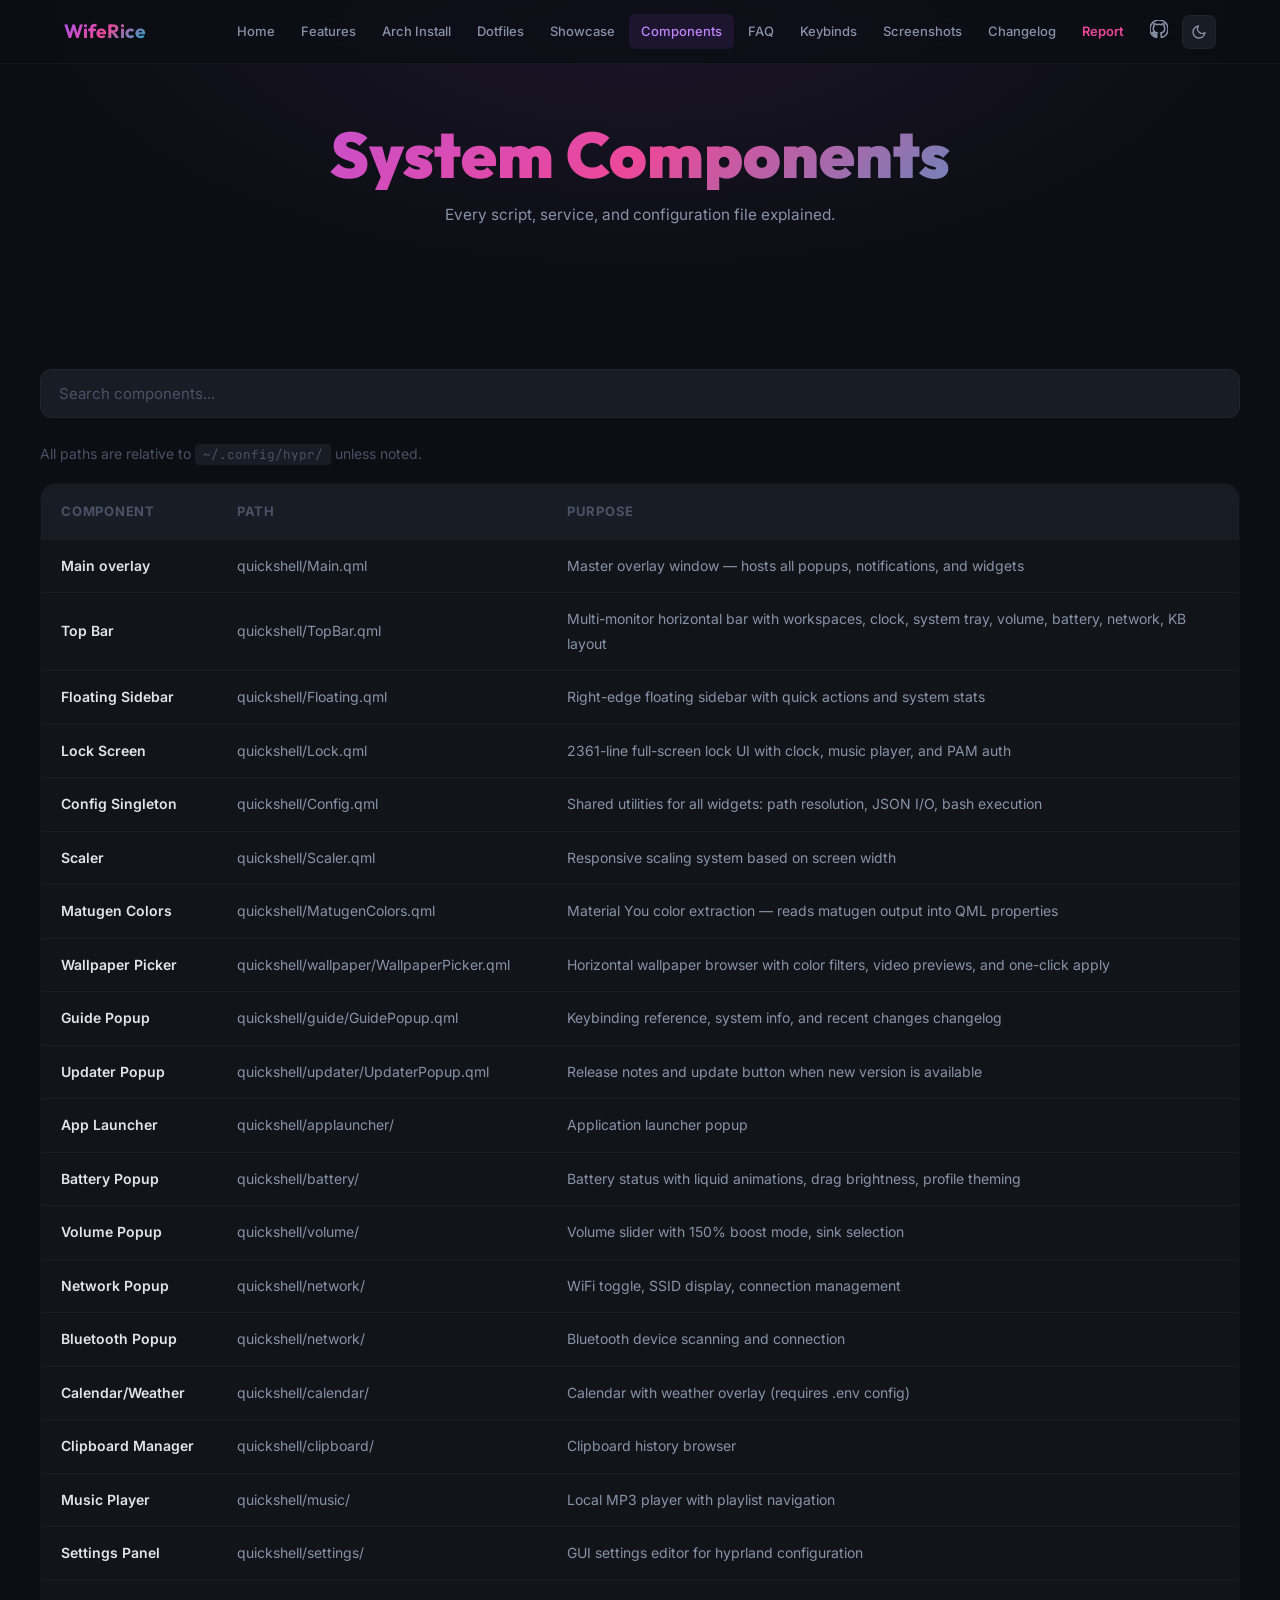
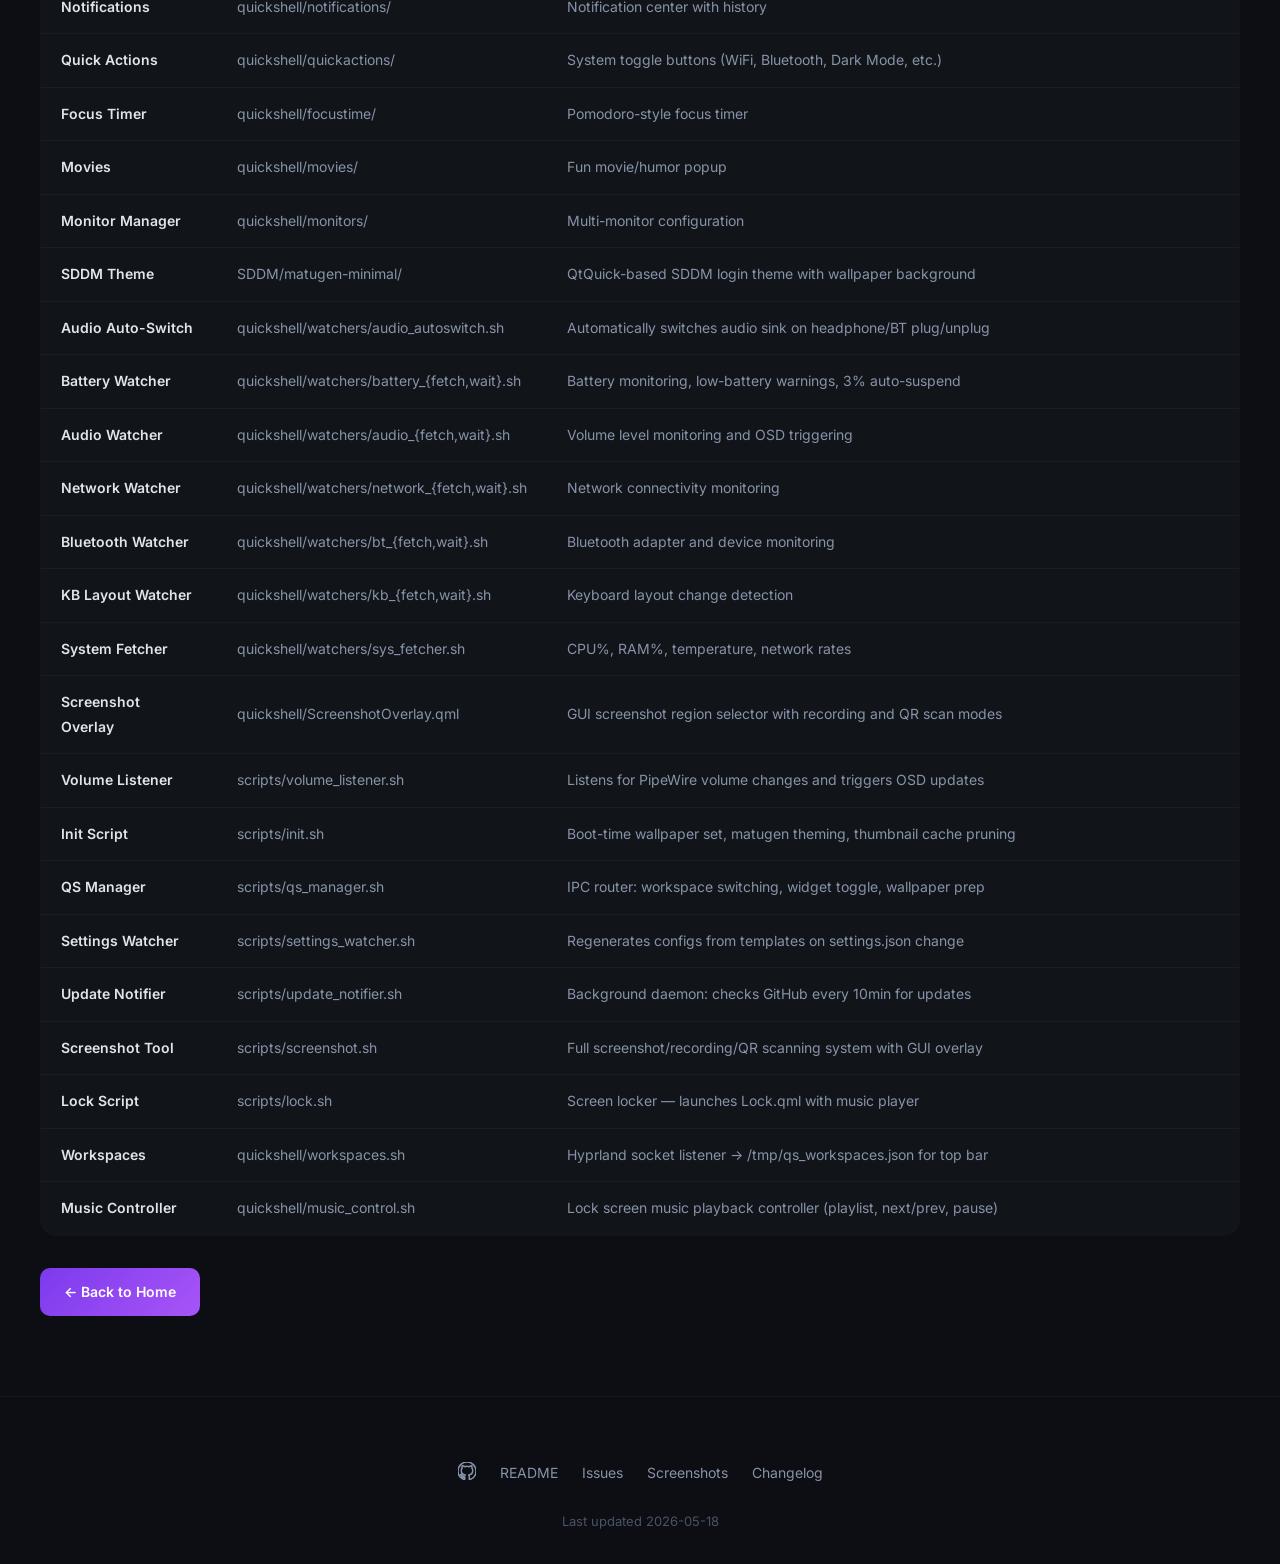
==== commit ef8b425e: "v1.7.62 website fixes: FAQ Super+M→Super+Shift+S (2x), 'three'→'four', Print/Shift+Print swapped, mi" ====
--- a/components.html
+++ b/components.html
@@ -56,6 +56,7 @@
 <section>
     <div class="container">
     <input type="text" class="search-box" id="component-search" placeholder="Search components..." oninput="filterComponents(this.value)">
+    <p style="margin-bottom:16px;font-size:14px;color:var(--text3);">All paths are relative to <code style="background:var(--bg3);padding:2px 8px;border-radius:4px;">~/.config/hypr/</code> unless noted.</p>
     <div class="table-wrap fade-in">
       <table class="comparison-table">
         <thead><tr><th>Component</th><th>Path</th><th>Purpose</th></tr></thead>
@@ -85,13 +86,15 @@
           <tr><td>Movies</td><td>quickshell/movies/</td><td>Fun movie/humor popup</td></tr>
           <tr><td>Monitor Manager</td><td>quickshell/monitors/</td><td>Multi-monitor configuration</td></tr>
           <tr><td>SDDM Theme</td><td>SDDM/matugen-minimal/</td><td>QtQuick-based SDDM login theme with wallpaper background</td></tr>
-          <tr><td>Audio Auto-Switch</td><td>watchers/audio_autoswitch.sh</td><td>Automatically switches audio sink on headphone/BT plug/unplug</td></tr>
-          <tr><td>Battery Watcher</td><td>watchers/battery_{fetch,wait}.sh</td><td>Battery monitoring, low-battery warnings, 3% auto-suspend</td></tr>
-          <tr><td>Audio Watcher</td><td>watchers/audio_{fetch,wait}.sh</td><td>Volume level monitoring and OSD triggering</td></tr>
-          <tr><td>Network Watcher</td><td>watchers/network_{fetch,wait}.sh</td><td>Network connectivity monitoring</td></tr>
-          <tr><td>Bluetooth Watcher</td><td>watchers/bt_{fetch,wait}.sh</td><td>Bluetooth adapter and device monitoring</td></tr>
-          <tr><td>KB Layout Watcher</td><td>watchers/kb_{fetch,wait}.sh</td><td>Keyboard layout change detection</td></tr>
-          <tr><td>System Fetcher</td><td>watchers/sys_fetcher.sh</td><td>CPU%, RAM%, temperature, network rates</td></tr>
+          <tr><td>Audio Auto-Switch</td><td>quickshell/watchers/audio_autoswitch.sh</td><td>Automatically switches audio sink on headphone/BT plug/unplug</td></tr>
+          <tr><td>Battery Watcher</td><td>quickshell/watchers/battery_{fetch,wait}.sh</td><td>Battery monitoring, low-battery warnings, 3% auto-suspend</td></tr>
+          <tr><td>Audio Watcher</td><td>quickshell/watchers/audio_{fetch,wait}.sh</td><td>Volume level monitoring and OSD triggering</td></tr>
+          <tr><td>Network Watcher</td><td>quickshell/watchers/network_{fetch,wait}.sh</td><td>Network connectivity monitoring</td></tr>
+          <tr><td>Bluetooth Watcher</td><td>quickshell/watchers/bt_{fetch,wait}.sh</td><td>Bluetooth adapter and device monitoring</td></tr>
+          <tr><td>KB Layout Watcher</td><td>quickshell/watchers/kb_{fetch,wait}.sh</td><td>Keyboard layout change detection</td></tr>
+          <tr><td>System Fetcher</td><td>quickshell/watchers/sys_fetcher.sh</td><td>CPU%, RAM%, temperature, network rates</td></tr>
+          <tr><td>Screenshot Overlay</td><td>quickshell/ScreenshotOverlay.qml</td><td>GUI screenshot region selector with recording and QR scan modes</td></tr>
+          <tr><td>Volume Listener</td><td>scripts/volume_listener.sh</td><td>Listens for PipeWire volume changes and triggers OSD updates</td></tr>
           <tr><td>Init Script</td><td>scripts/init.sh</td><td>Boot-time wallpaper set, matugen theming, thumbnail cache pruning</td></tr>
           <tr><td>QS Manager</td><td>scripts/qs_manager.sh</td><td>IPC router: workspace switching, widget toggle, wallpaper prep</td></tr>
           <tr><td>Settings Watcher</td><td>scripts/settings_watcher.sh</td><td>Regenerates configs from templates on settings.json change</td></tr>
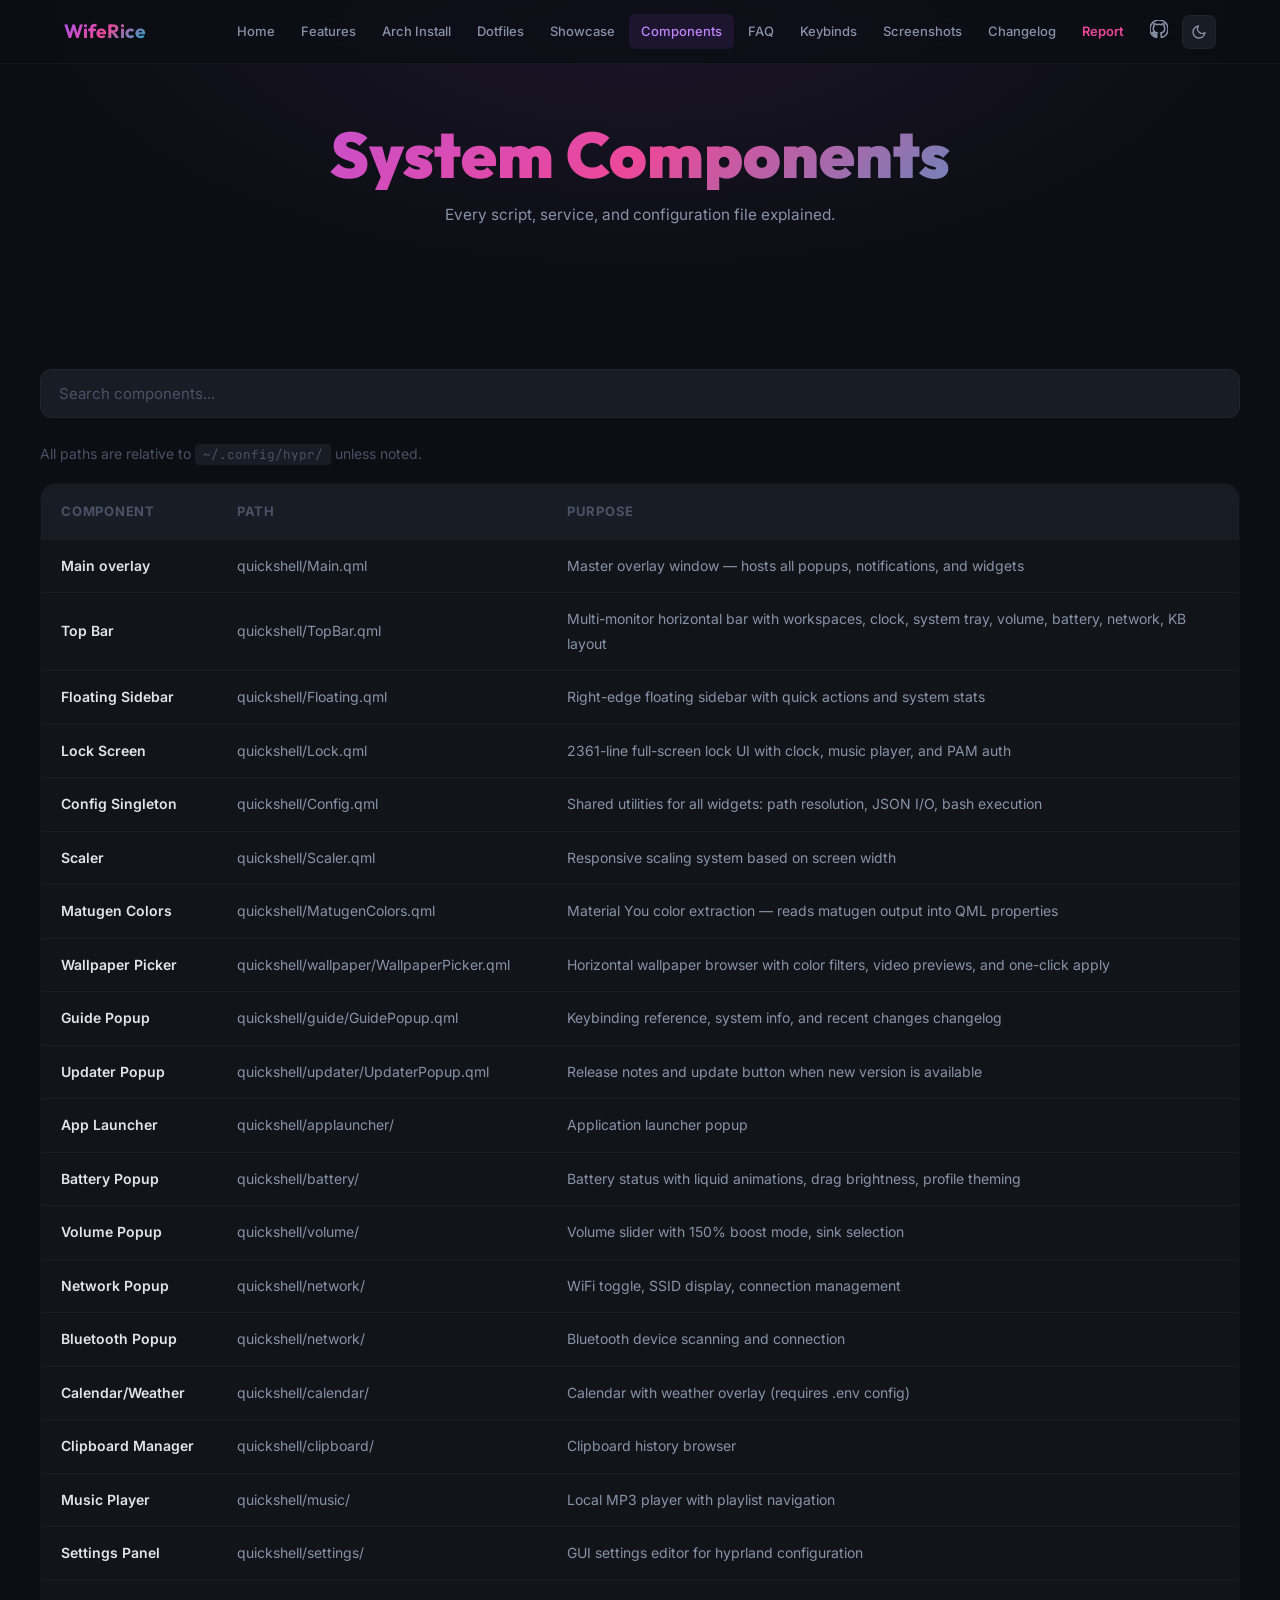
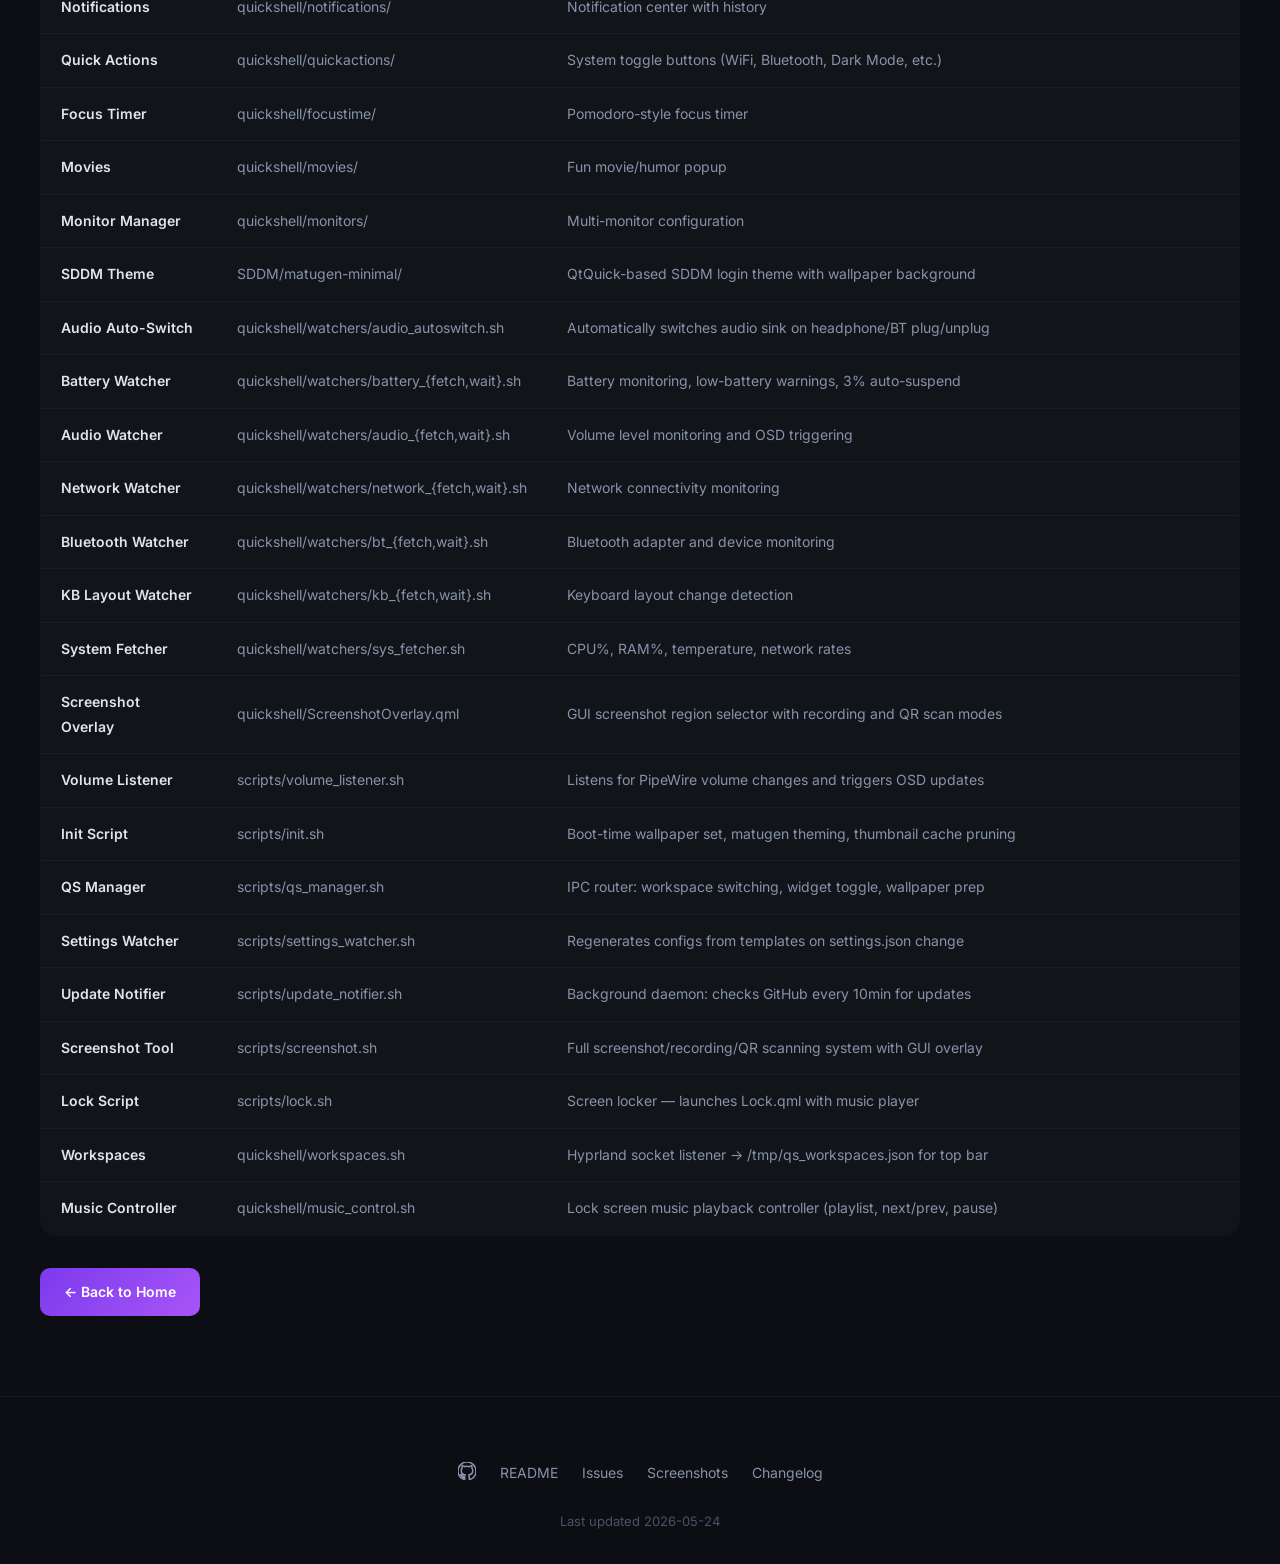
==== commit db756051: "fix: update website for v1.7.82 — changelog, paths, keybinds, stale dates" ====
--- a/components.html
+++ b/components.html
@@ -119,7 +119,7 @@
     <a href="screenshots.html">Screenshots</a>
     <a href="changelog.html">Changelog</a>
   </div>
-  <p style="margin-top:8px;font-size:13px;color:var(--text3);">Last updated <span id="last-updated">2026-05-18</span></p>
+  <p style="margin-top:8px;font-size:13px;color:var(--text3);">Last updated <span id="last-updated">2026-05-24</span></p>
 </footer>
 
 <script>
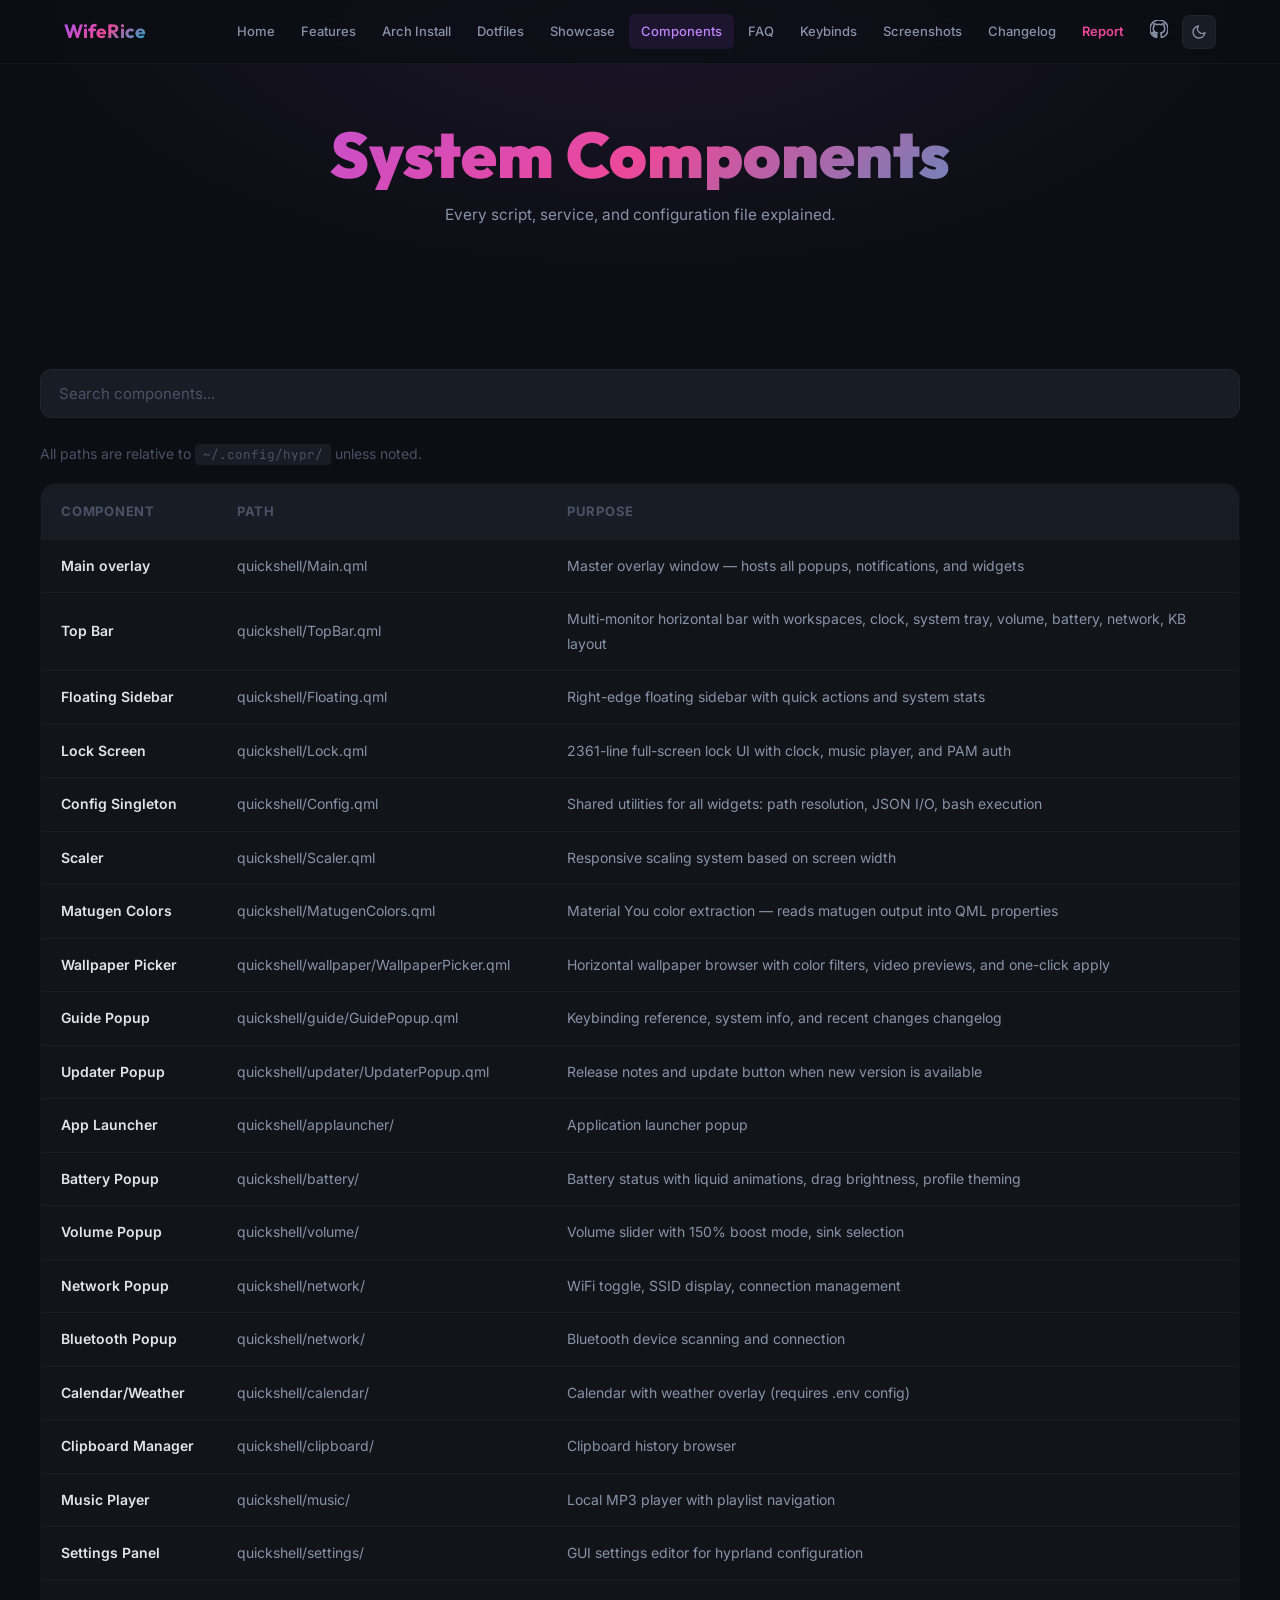
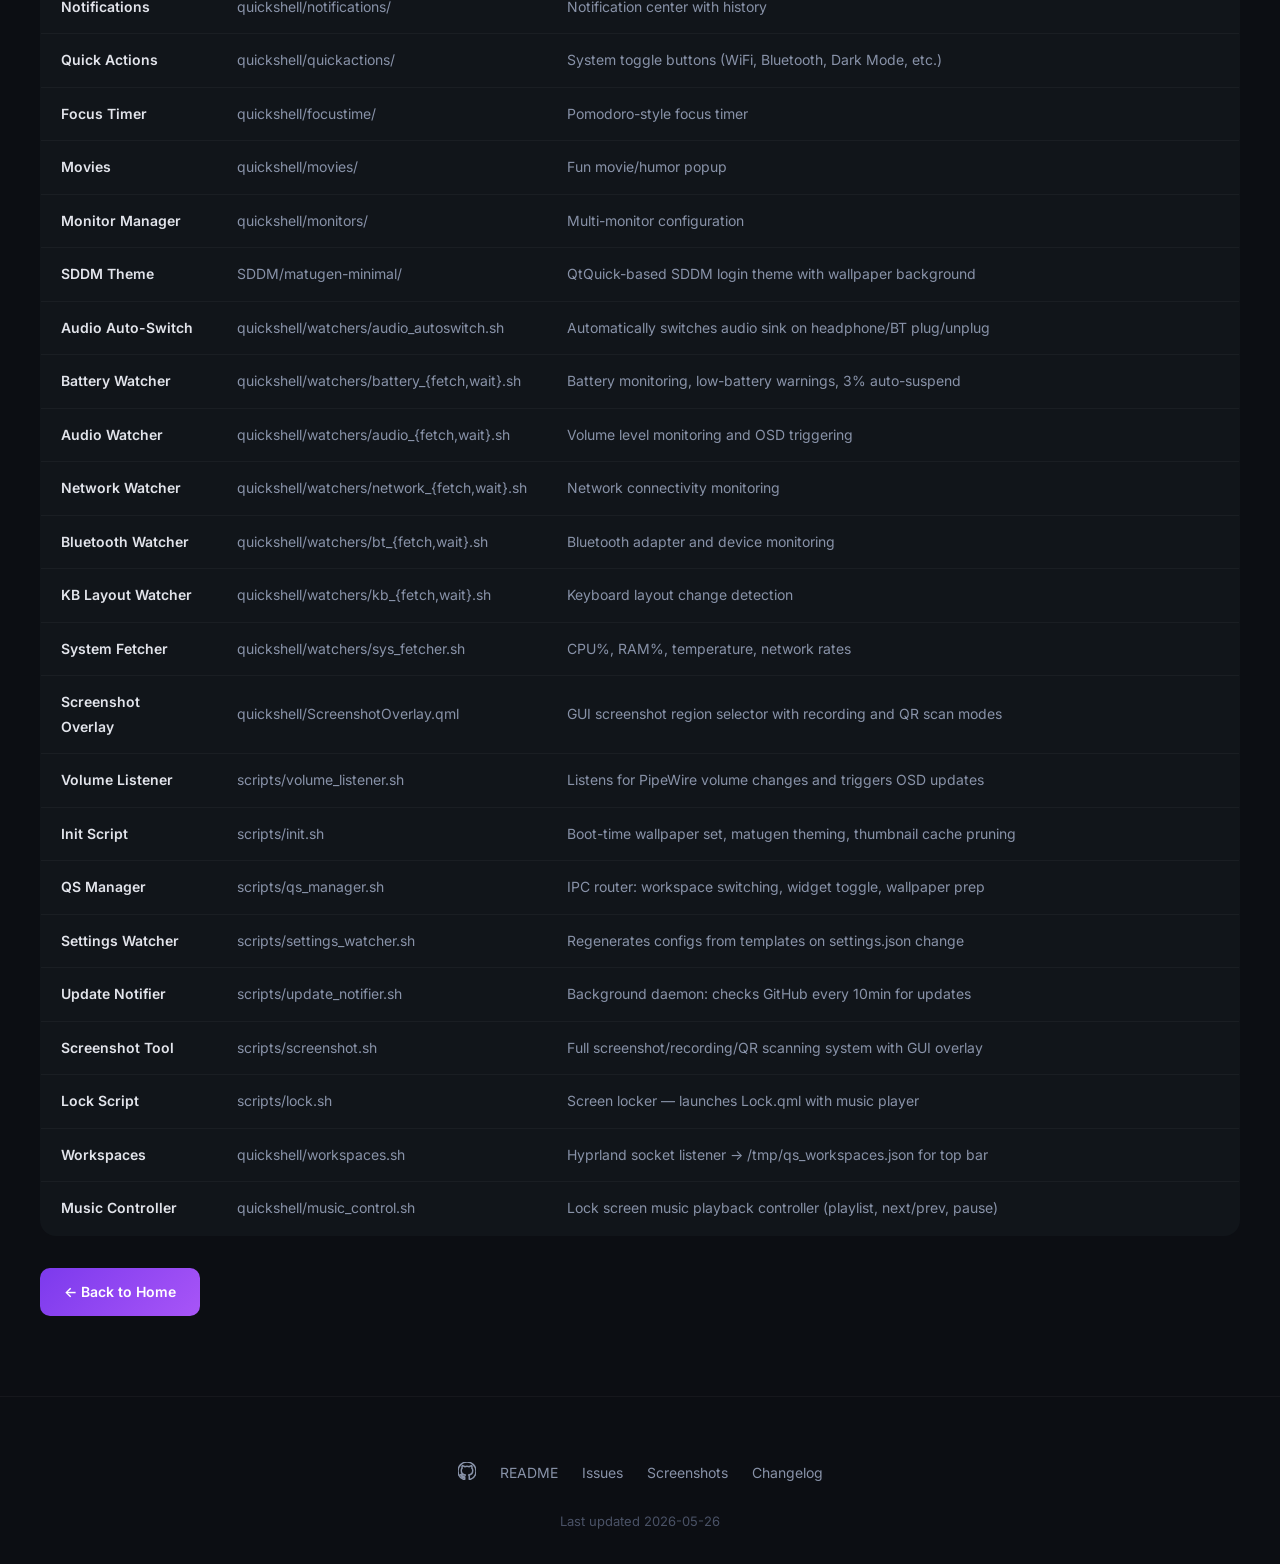
==== commit 00135630: "website: fix all SDDM misinformation — FAQ paths, changelog cleanup, v1.7.89-1.7.92 entries FAQ: - R" ====
--- a/components.html
+++ b/components.html
@@ -119,7 +119,7 @@
     <a href="screenshots.html">Screenshots</a>
     <a href="changelog.html">Changelog</a>
   </div>
-  <p style="margin-top:8px;font-size:13px;color:var(--text3);">Last updated <span id="last-updated">2026-05-24</span></p>
+  <p style="margin-top:8px;font-size:13px;color:var(--text3);">Last updated <span id="last-updated">2026-05-26</span></p>
 </footer>
 
 <script>
